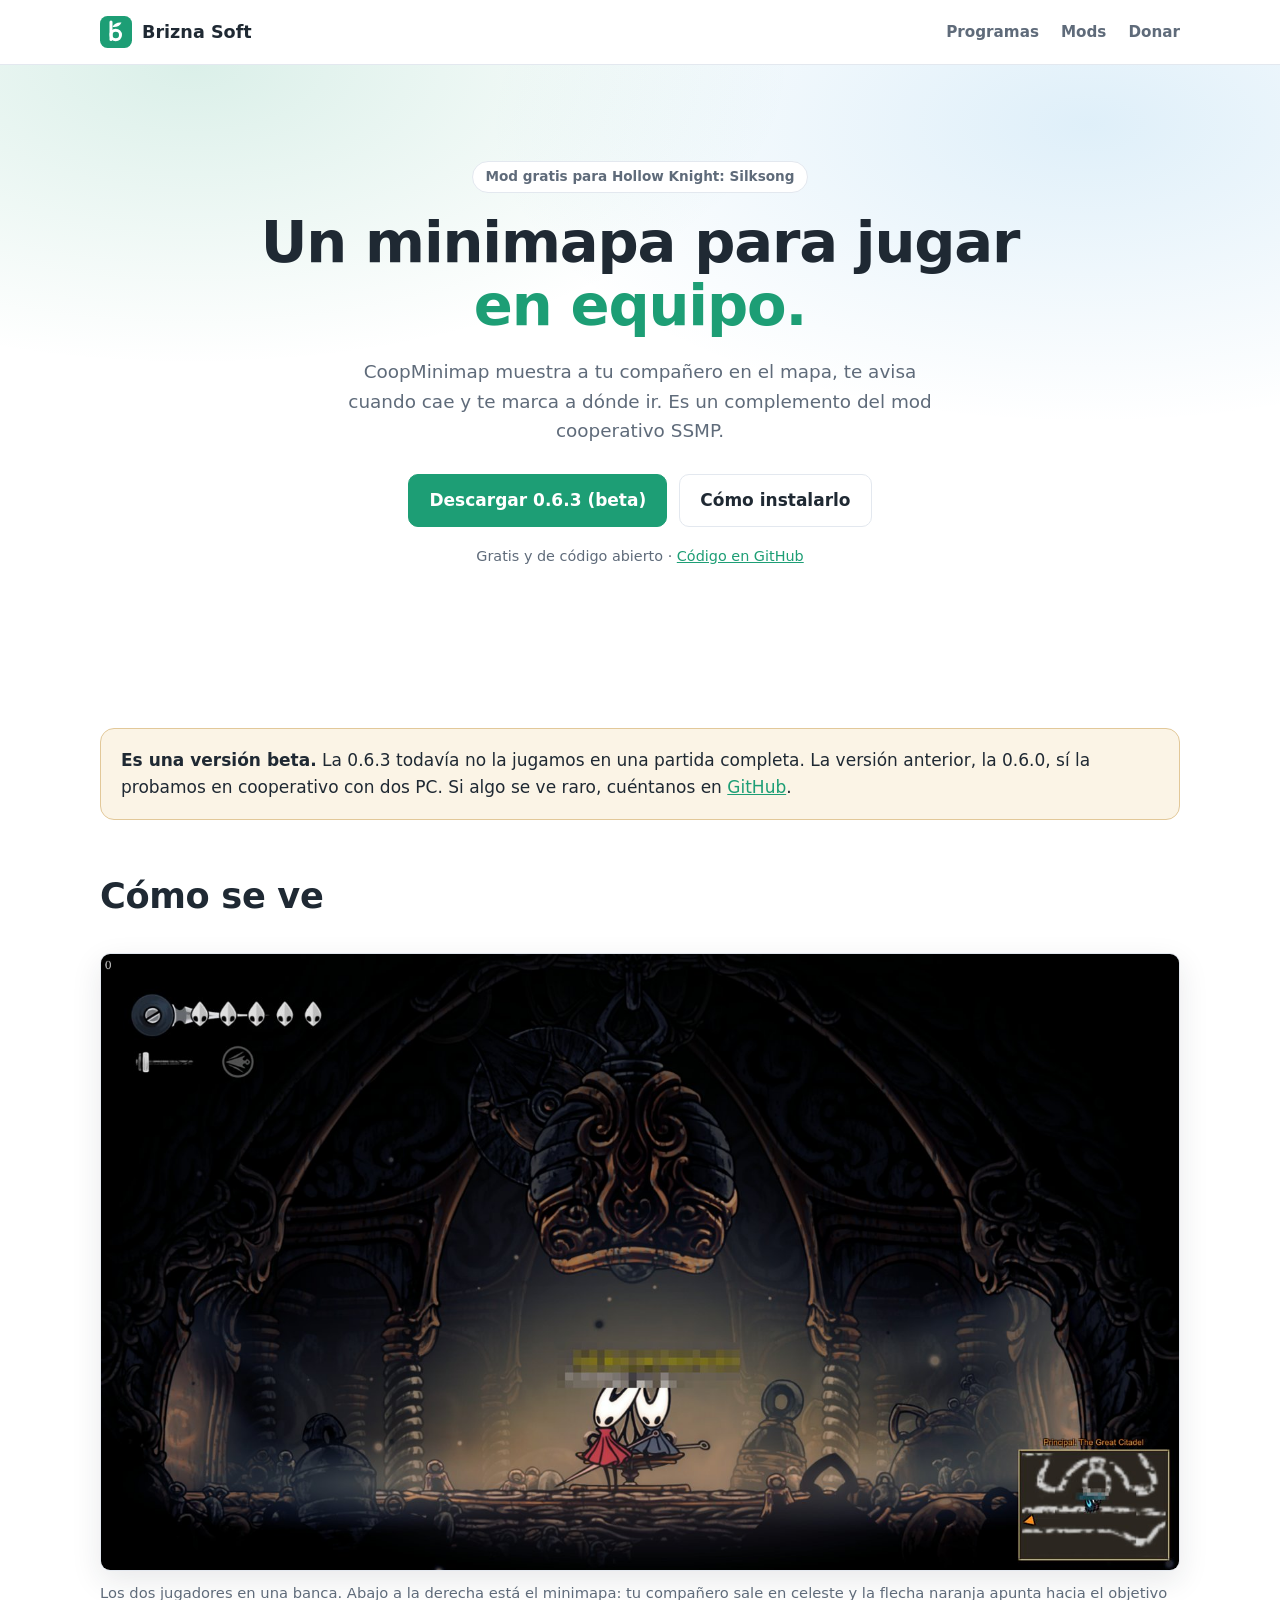
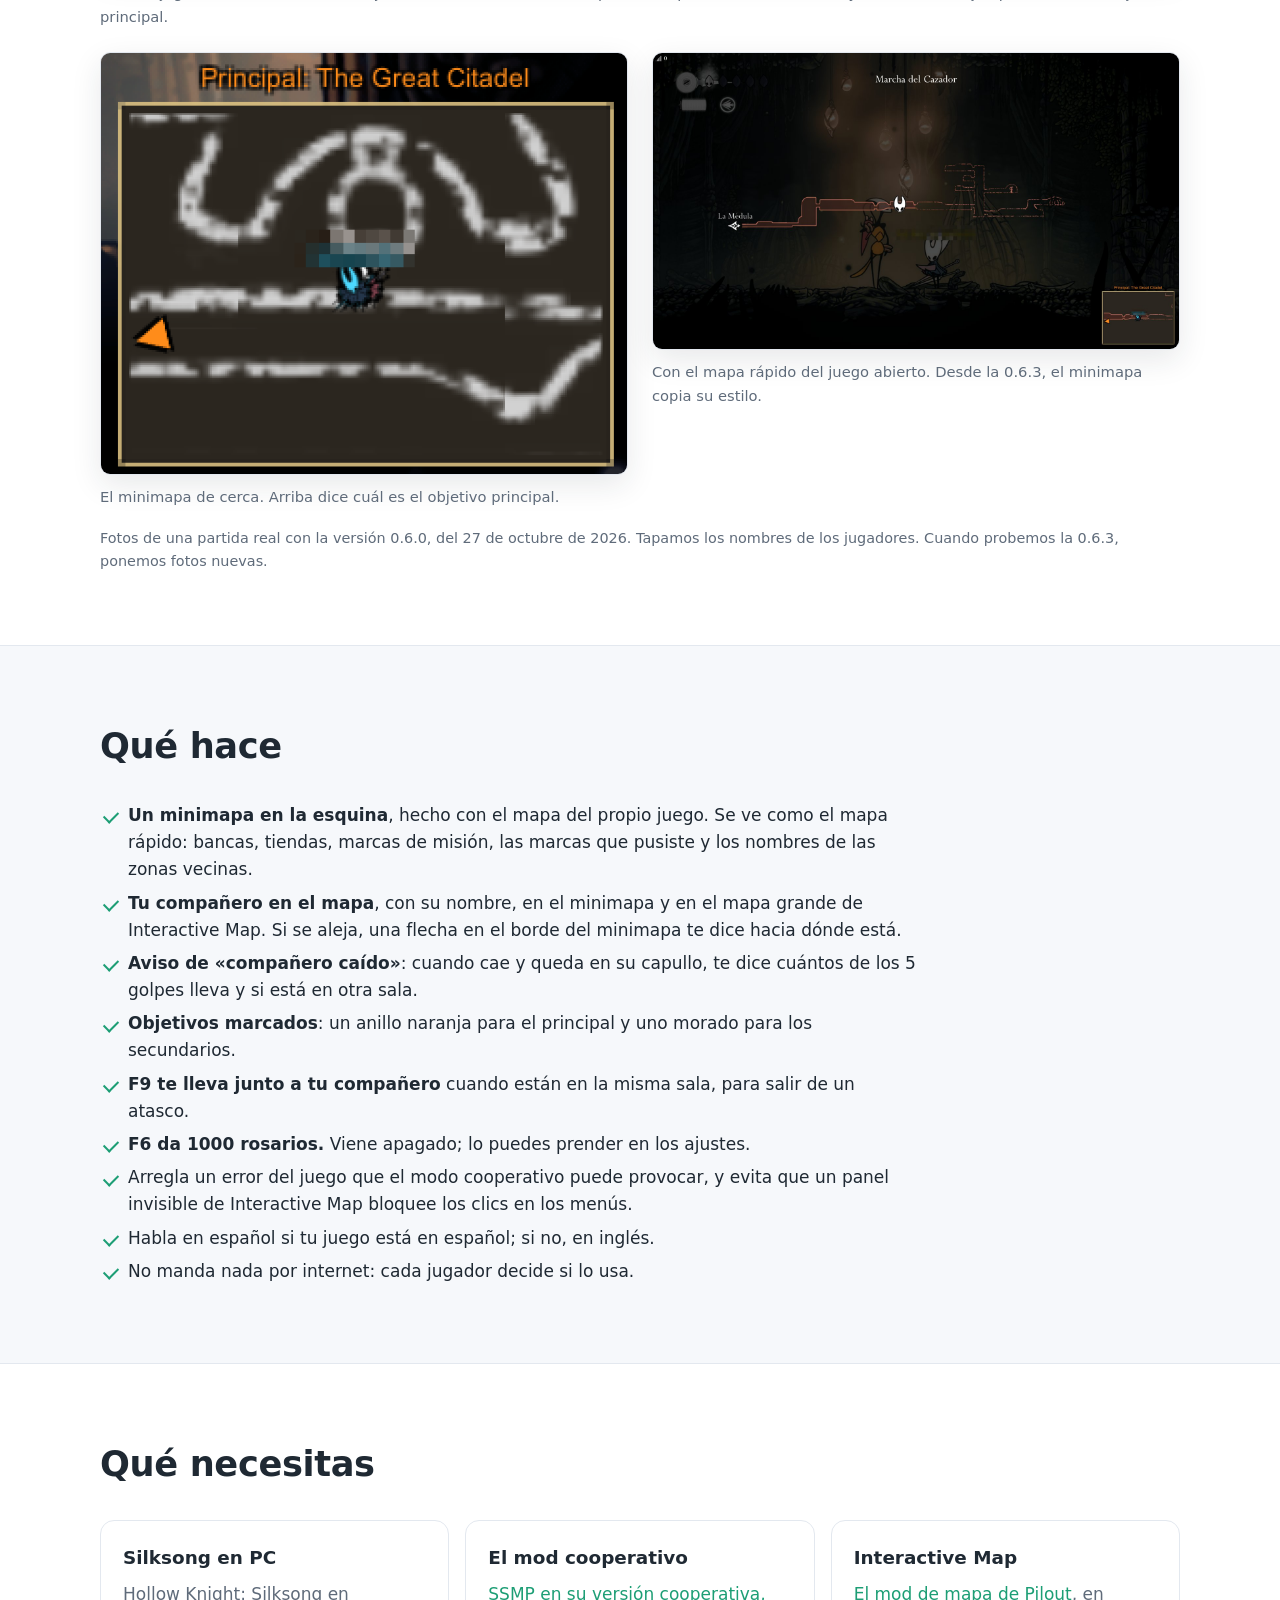
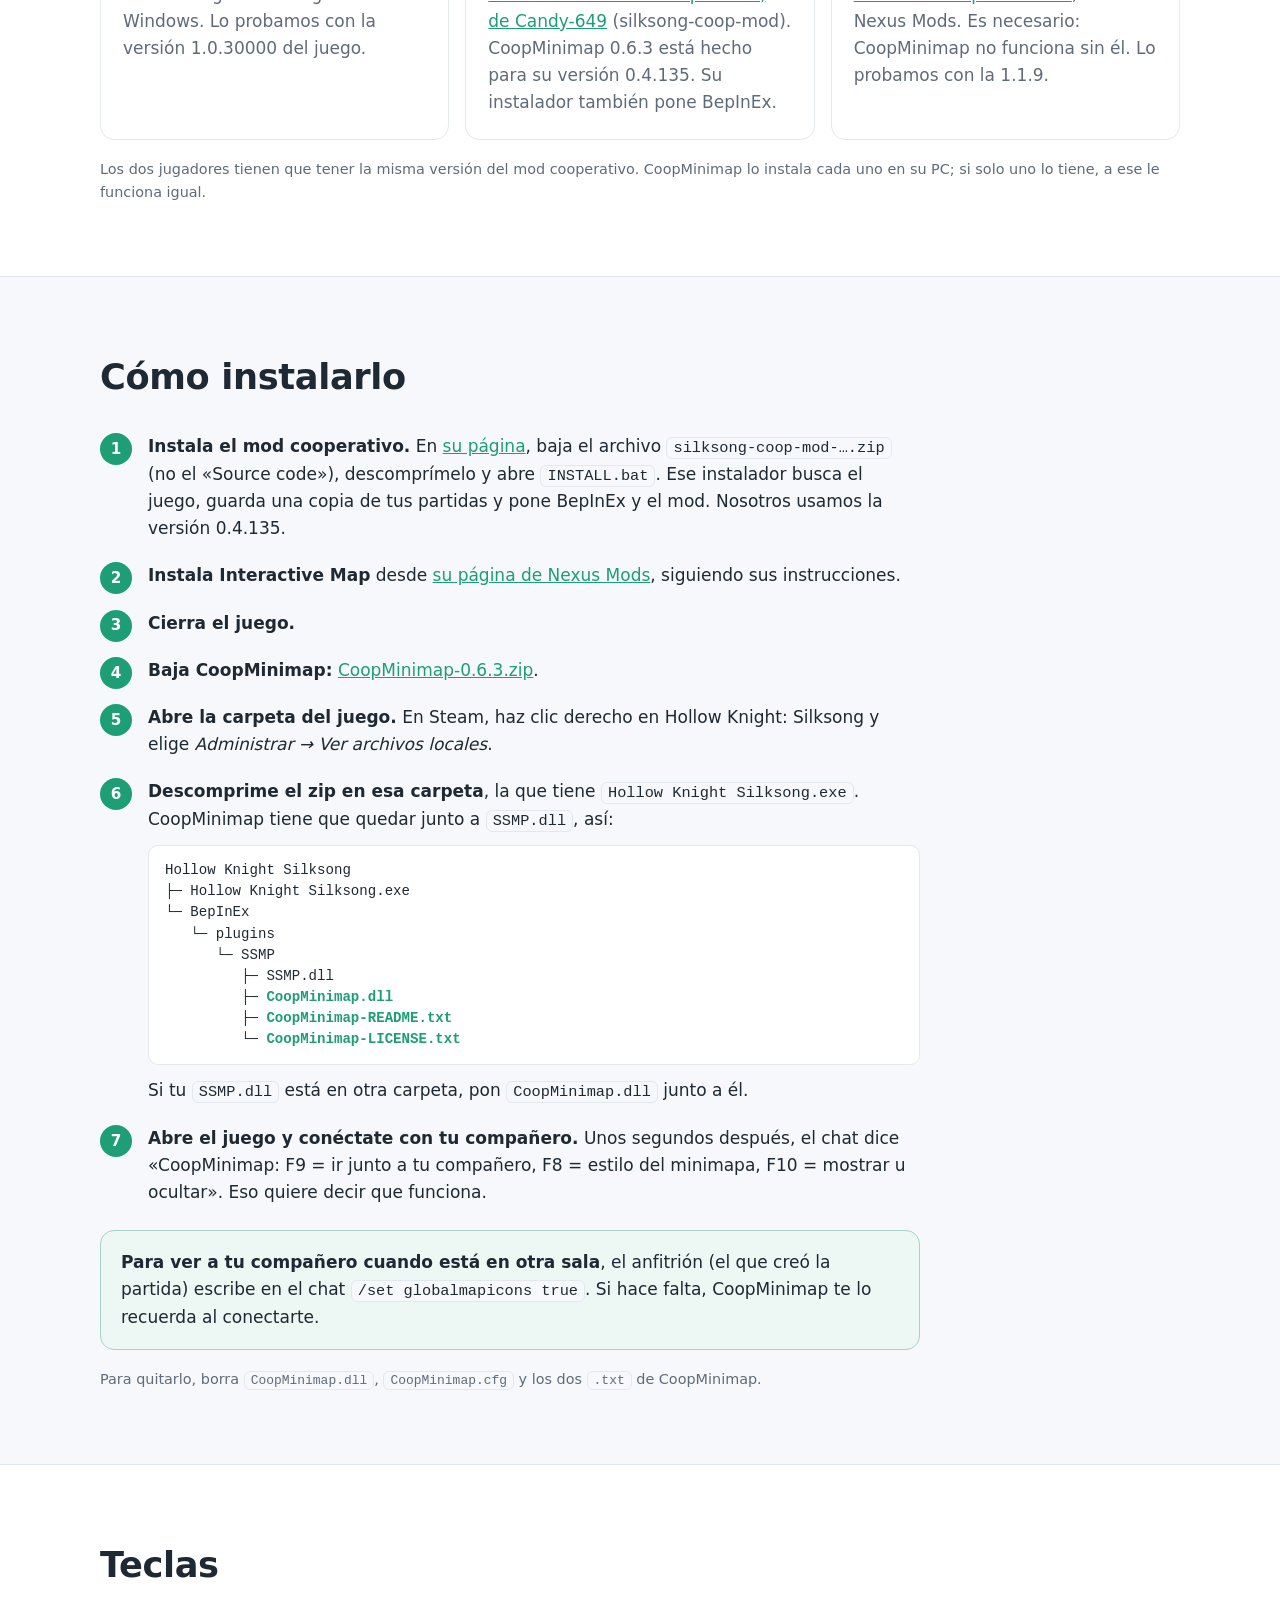
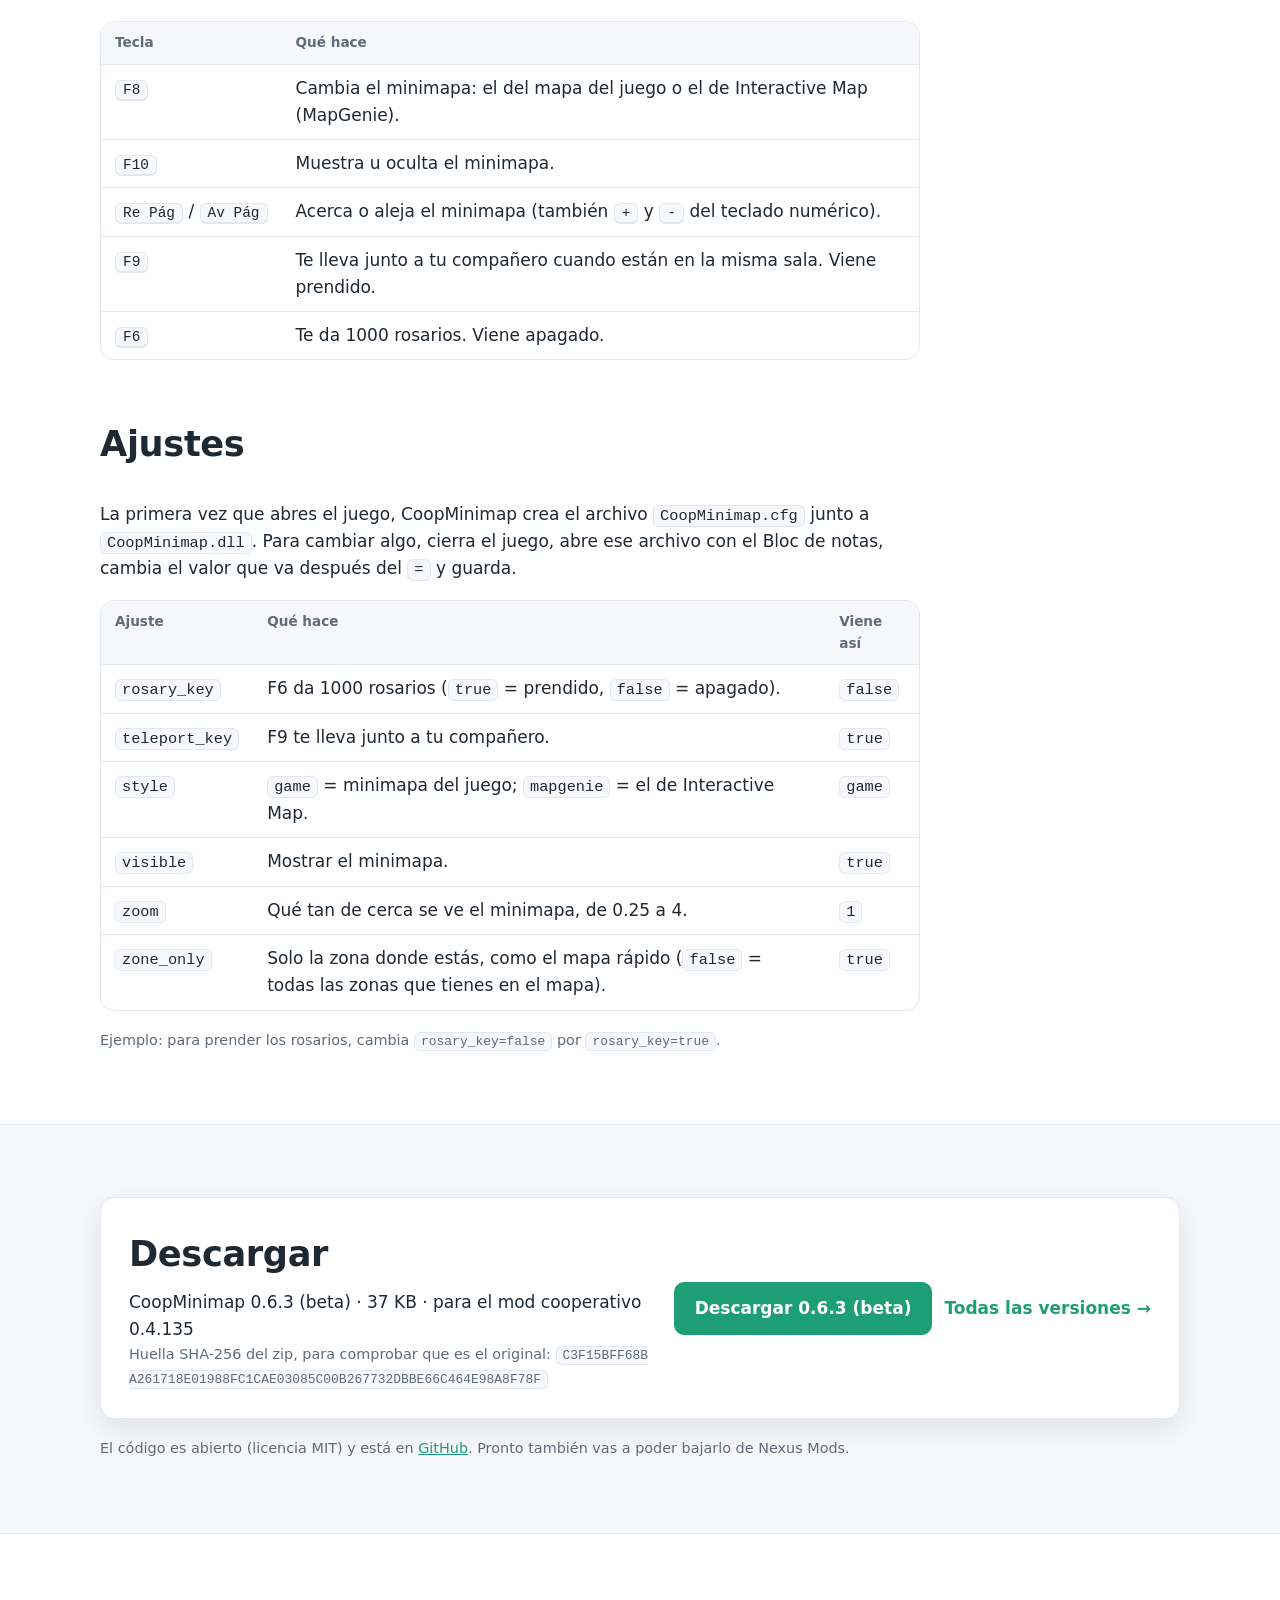
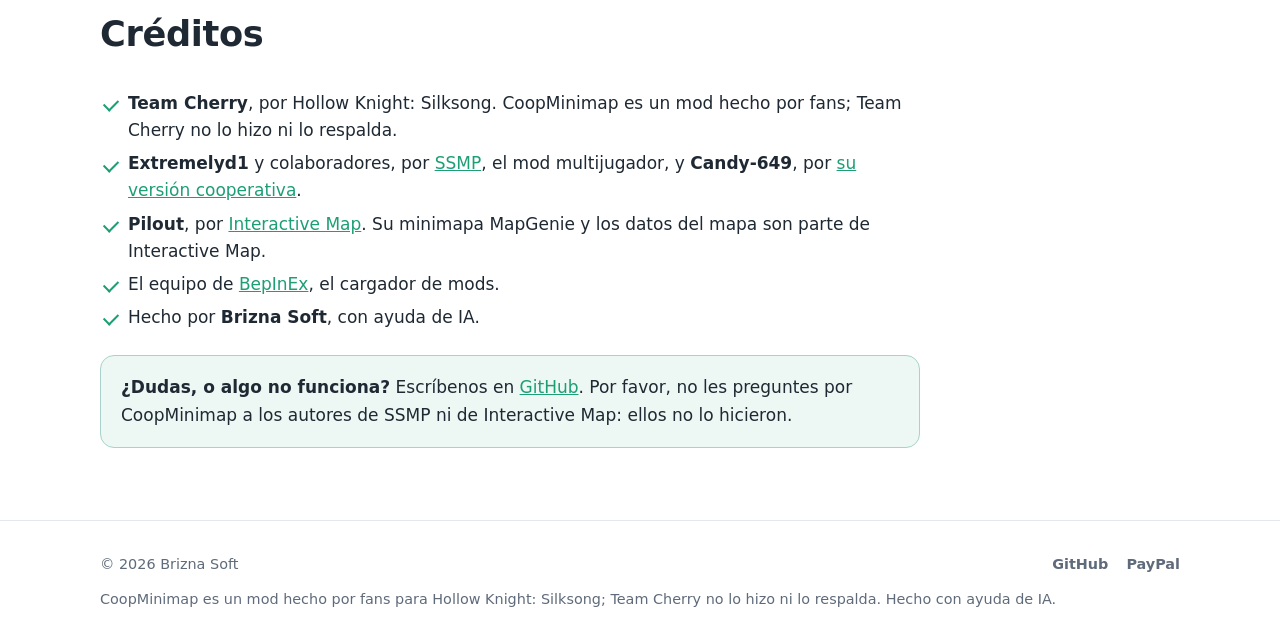
==== mods/coopminimap/index.html @ 596e1a37 "Página de CoopMinimap, el mod para Silksong en cooperativo Qué hace, requisitos, instalación paso a " ====
<!doctype html>
<html lang="es">
<head>
  <meta charset="utf-8">
  <meta name="viewport" content="width=device-width, initial-scale=1">
  <title>CoopMinimap · Minimapa para Silksong en cooperativo · Brizna Soft</title>
  <meta name="description" content="CoopMinimap es un mod gratis para jugar Hollow Knight: Silksong en cooperativo: muestra a tu compañero en el mapa, te avisa cuando cae y te marca a dónde ir.">
  <meta name="theme-color" content="#1D9E75">
  <link rel="icon" href="../../img/brizna-soft.svg" type="image/svg+xml">
  <link rel="stylesheet" href="../../estilos.css">
  <link rel="canonical" href="https://brizna-soft.github.io/mods/coopminimap/">

  <!-- Vista previa al compartir el enlace (WhatsApp, Telegram, Facebook...) -->
  <meta property="og:type" content="website">
  <meta property="og:site_name" content="Brizna Soft">
  <meta property="og:title" content="CoopMinimap · Minimapa para Silksong en cooperativo">
  <meta property="og:description" content="Un mod gratis para jugar Silksong en cooperativo: tu compañero en el mapa, un aviso cuando cae y los objetivos marcados.">
  <meta property="og:url" content="https://brizna-soft.github.io/mods/coopminimap/">
  <meta property="og:image" content="https://brizna-soft.github.io/img/mods/coopminimap-partida.jpg">
  <meta property="og:image:width" content="1600">
  <meta property="og:image:height" content="915">
  <meta property="og:locale" content="es_LA">
  <meta name="twitter:card" content="summary_large_image">

  <style>
    /* Solo para esta página; los colores y la letra vienen de estilos.css */
    .estrecho > * { max-width: 820px; }
    h2.separado { margin-top: 56px; }

    .aviso {
      padding: 18px 20px;
      border-radius: var(--radio);
      border: 1px solid color-mix(in srgb, #E0A030 45%, var(--borde));
      background: color-mix(in srgb, #E0A030 12%, var(--fondo));
    }
    .aviso.suave {
      margin-top: 24px;
      border-color: color-mix(in srgb, var(--verde) 30%, var(--borde));
      background: color-mix(in srgb, var(--verde) 8%, var(--fondo));
    }
    .aviso p { margin: 0; }
    .aviso + h2 { margin-top: 48px; }

    .capturas { display: grid; grid-template-columns: repeat(2, minmax(0, 1fr)); gap: 24px; align-items: start; }
    .capturas figure { margin: 0; }
    .capturas .ancha { grid-column: 1 / -1; }
    .capturas img {
      display: block;
      width: 100%;
      height: auto;
      border-radius: 10px;
      border: 1px solid var(--borde);
      box-shadow: var(--sombra);
    }
    .capturas figcaption { margin-top: 10px; color: var(--suave); font-size: 0.92rem; }

    .requisitos { display: grid; grid-template-columns: repeat(3, minmax(0, 1fr)); gap: 16px; }
    .tarjeta { padding: 22px; border: 1px solid var(--borde); border-radius: var(--radio); background: var(--fondo); }
    .tarjeta h3 { margin: 0 0 8px; font-size: 1.15rem; }
    .tarjeta p { margin: 0; color: var(--suave); }

    .pasos { counter-reset: paso; list-style: none; margin: 0; padding: 0; }
    .pasos > li { counter-increment: paso; position: relative; margin: 0 0 20px; padding-left: 48px; }
    .pasos > li::before {
      content: counter(paso);
      position: absolute;
      left: 0;
      top: 0;
      display: grid;
      place-items: center;
      width: 32px;
      height: 32px;
      border-radius: 50%;
      background: var(--verde);
      color: #FFFFFF;
      font-weight: 700;
      font-size: 0.95rem;
    }
    .carpeta {
      margin: 12px 0;
      padding: 14px 16px;
      overflow-x: auto;
      border: 1px solid var(--borde);
      border-radius: 10px;
      background: var(--fondo);
      font-family: Consolas, "Cascadia Mono", Menlo, monospace;
      font-size: 0.88rem;
      line-height: 1.5;
    }
    .carpeta b { color: var(--verde); }

    .tabla-caja { overflow-x: auto; border: 1px solid var(--borde); border-radius: var(--radio); background: var(--fondo); }
    .tabla { width: 100%; border-collapse: collapse; }
    .tabla th, .tabla td { padding: 10px 14px; text-align: left; vertical-align: top; border-bottom: 1px solid var(--borde); }
    .tabla thead th { background: var(--fondo-alt); color: var(--suave); font-size: 0.85rem; }
    .tabla tbody tr:last-child td { border-bottom: none; }
    .tabla td:first-child { white-space: nowrap; }
    kbd {
      font-family: Consolas, "Cascadia Mono", Menlo, monospace;
      font-size: 0.85em;
      padding: 1px 7px;
      border: 1px solid var(--borde);
      border-bottom-width: 2px;
      border-radius: 6px;
      background: var(--fondo-alt);
      white-space: nowrap;
    }

    .descarga {
      display: flex;
      align-items: center;
      justify-content: space-between;
      gap: 24px;
      padding: 28px;
      border: 1px solid var(--borde);
      border-radius: var(--radio);
      background: var(--fondo);
      box-shadow: var(--sombra);
    }
    .descarga h2 { margin-bottom: 6px; }
    .descarga p { margin: 0; }
    .descarga .botones { margin-top: 0; flex-shrink: 0; }
    .huella code { word-break: break-all; }

    @media (max-width: 760px) {
      .capturas, .requisitos { grid-template-columns: 1fr; }
      .descarga { flex-direction: column; align-items: flex-start; padding: 20px; }
      .tabla th, .tabla td { padding: 8px 10px; }
      .pasos > li { padding-left: 42px; }
    }
  </style>
</head>
<body>
  <a class="saltar" href="#contenido">Ir al contenido</a>

  <header class="cabecera">
    <div class="contenedor cabecera-fila">
      <a class="marca" href="../../">
        <img src="../../img/brizna-soft.svg" alt="" width="32" height="32">
        <span>Brizna Soft</span>
      </a>
      <nav class="menu" aria-label="Secciones">
        <a href="../../#programas">Programas</a>
        <a href="../../#mods">Mods</a>
        <a href="../../#donar">Donar</a>
      </nav>
    </div>
  </header>

  <main id="contenido">
    <section class="portada">
      <div class="contenedor">
        <p class="etiqueta">Mod gratis para Hollow Knight: Silksong</p>
        <h1>Un minimapa para jugar <span>en equipo.</span></h1>
        <p class="entrada">CoopMinimap muestra a tu compañero en el mapa, te avisa cuando cae y te marca a dónde ir. Es un complemento del mod cooperativo SSMP.</p>
        <div class="botones">
          <a class="boton principal" href="https://github.com/Brizna-Soft/CoopMinimap/releases/download/v0.6.3/CoopMinimap-0.6.3.zip">Descargar 0.6.3 (beta)</a>
          <a class="boton" href="#instalar">Cómo instalarlo</a>
        </div>
        <p class="nota">Gratis y de código abierto · <a href="https://github.com/Brizna-Soft/CoopMinimap">Código en GitHub</a></p>
      </div>
    </section>

    <section id="capturas" class="seccion">
      <div class="contenedor">
        <div class="aviso" role="note">
          <p><strong>Es una versión beta.</strong> La 0.6.3 todavía no la jugamos en una partida completa. La versión anterior, la 0.6.0, sí la probamos en cooperativo con dos PC. Si algo se ve raro, cuéntanos en <a href="https://github.com/Brizna-Soft/CoopMinimap/issues">GitHub</a>.</p>
        </div>

        <h2>Cómo se ve</h2>
        <div class="capturas">
          <figure class="ancha">
            <img src="../../img/mods/coopminimap-partida.jpg" width="1600" height="915"
                 alt="Los dos jugadores sentados en una banca de Silksong. Abajo a la derecha, el minimapa con el compañero en celeste y una flecha naranja en el borde.">
            <figcaption>Los dos jugadores en una banca. Abajo a la derecha está el minimapa: tu compañero sale en celeste y la flecha naranja apunta hacia el objetivo principal.</figcaption>
          </figure>
          <figure>
            <img src="../../img/mods/coopminimap-minimapa.png" width="560" height="448" loading="lazy"
                 alt="El minimapa de cerca: el objetivo principal escrito arriba, las salas en blanco, la cabeza celeste del compañero y una flecha naranja.">
            <figcaption>El minimapa de cerca. Arriba dice cuál es el objetivo principal.</figcaption>
          </figure>
          <figure>
            <img src="../../img/mods/coopminimap-mapa-rapido.jpg" width="1600" height="900" loading="lazy"
                 alt="El mapa rápido del juego abierto en Marcha del Cazador, con el minimapa de CoopMinimap en la esquina.">
            <figcaption>Con el mapa rápido del juego abierto. Desde la 0.6.3, el minimapa copia su estilo.</figcaption>
          </figure>
        </div>
        <p class="nota">Fotos de una partida real con la versión 0.6.0, del 27 de octubre de 2026. Tapamos los nombres de los jugadores. Cuando probemos la 0.6.3, ponemos fotos nuevas.</p>
      </div>
    </section>

    <section id="que-hace" class="seccion alterna">
      <div class="contenedor estrecho">
        <h2>Qué hace</h2>
        <ul class="lista">
          <li><strong>Un minimapa en la esquina</strong>, hecho con el mapa del propio juego. Se ve como el mapa rápido: bancas, tiendas, marcas de misión, las marcas que pusiste y los nombres de las zonas vecinas.</li>
          <li><strong>Tu compañero en el mapa</strong>, con su nombre, en el minimapa y en el mapa grande de Interactive Map. Si se aleja, una flecha en el borde del minimapa te dice hacia dónde está.</li>
          <li><strong>Aviso de «compañero caído»</strong>: cuando cae y queda en su capullo, te dice cuántos de los 5 golpes lleva y si está en otra sala.</li>
          <li><strong>Objetivos marcados</strong>: un anillo naranja para el principal y uno morado para los secundarios.</li>
          <li><strong>F9 te lleva junto a tu compañero</strong> cuando están en la misma sala, para salir de un atasco.</li>
          <li><strong>F6 da 1000 rosarios.</strong> Viene apagado; lo puedes prender en los ajustes.</li>
          <li>Arregla un error del juego que el modo cooperativo puede provocar, y evita que un panel invisible de Interactive Map bloquee los clics en los menús.</li>
          <li>Habla en español si tu juego está en español; si no, en inglés.</li>
          <li>No manda nada por internet: cada jugador decide si lo usa.</li>
        </ul>
      </div>
    </section>

    <section id="requisitos" class="seccion">
      <div class="contenedor">
        <h2>Qué necesitas</h2>
        <div class="requisitos">
          <div class="tarjeta">
            <h3>Silksong en PC</h3>
            <p>Hollow Knight: Silksong en Windows. Lo probamos con la versión 1.0.30000 del juego.</p>
          </div>
          <div class="tarjeta">
            <h3>El mod cooperativo</h3>
            <p><a href="https://github.com/Candy-649/SSMP/releases">SSMP en su versión cooperativa, de Candy-649</a> (silksong-coop-mod). CoopMinimap 0.6.3 está hecho para su versión 0.4.135. Su instalador también pone BepInEx.</p>
          </div>
          <div class="tarjeta">
            <h3>Interactive Map</h3>
            <p><a href="https://www.nexusmods.com/hollowknightsilksong/mods/420">El mod de mapa de Pilout</a>, en Nexus Mods. Es necesario: CoopMinimap no funciona sin él. Lo probamos con la 1.1.9.</p>
          </div>
        </div>
        <p class="nota">Los dos jugadores tienen que tener la misma versión del mod cooperativo. CoopMinimap lo instala cada uno en su PC; si solo uno lo tiene, a ese le funciona igual.</p>
      </div>
    </section>

    <section id="instalar" class="seccion alterna">
      <div class="contenedor estrecho">
        <h2>Cómo instalarlo</h2>
        <ol class="pasos">
          <li><strong>Instala el mod cooperativo.</strong> En <a href="https://github.com/Candy-649/SSMP/releases">su página</a>, baja el archivo <code>silksong-coop-mod-….zip</code> (no el «Source code»), descomprímelo y abre <code>INSTALL.bat</code>. Ese instalador busca el juego, guarda una copia de tus partidas y pone BepInEx y el mod. Nosotros usamos la versión 0.4.135.</li>
          <li><strong>Instala Interactive Map</strong> desde <a href="https://www.nexusmods.com/hollowknightsilksong/mods/420">su página de Nexus Mods</a>, siguiendo sus instrucciones.</li>
          <li><strong>Cierra el juego.</strong></li>
          <li><strong>Baja CoopMinimap:</strong> <a href="https://github.com/Brizna-Soft/CoopMinimap/releases/download/v0.6.3/CoopMinimap-0.6.3.zip">CoopMinimap-0.6.3.zip</a>.</li>
          <li><strong>Abre la carpeta del juego.</strong> En Steam, haz clic derecho en Hollow Knight: Silksong y elige <em>Administrar → Ver archivos locales</em>.</li>
          <li><strong>Descomprime el zip en esa carpeta</strong>, la que tiene <code>Hollow Knight Silksong.exe</code>. CoopMinimap tiene que quedar junto a <code>SSMP.dll</code>, así:
<pre class="carpeta">Hollow Knight Silksong
├─ Hollow Knight Silksong.exe
└─ BepInEx
   └─ plugins
      └─ SSMP
         ├─ SSMP.dll
         ├─ <b>CoopMinimap.dll</b>
         ├─ <b>CoopMinimap-README.txt</b>
         └─ <b>CoopMinimap-LICENSE.txt</b></pre>
            Si tu <code>SSMP.dll</code> está en otra carpeta, pon <code>CoopMinimap.dll</code> junto a él.</li>
          <li><strong>Abre el juego y conéctate con tu compañero.</strong> Unos segundos después, el chat dice «CoopMinimap: F9 = ir junto a tu compañero, F8 = estilo del minimapa, F10 = mostrar u ocultar». Eso quiere decir que funciona.</li>
        </ol>
        <div class="aviso suave">
          <p><strong>Para ver a tu compañero cuando está en otra sala</strong>, el anfitrión (el que creó la partida) escribe en el chat <code>/set globalmapicons true</code>. Si hace falta, CoopMinimap te lo recuerda al conectarte.</p>
        </div>
        <p class="nota">Para quitarlo, borra <code>CoopMinimap.dll</code>, <code>CoopMinimap.cfg</code> y los dos <code>.txt</code> de CoopMinimap.</p>
      </div>
    </section>

    <section id="teclas" class="seccion">
      <div class="contenedor estrecho">
        <h2>Teclas</h2>
        <div class="tabla-caja">
          <table class="tabla">
            <thead><tr><th scope="col">Tecla</th><th scope="col">Qué hace</th></tr></thead>
            <tbody>
              <tr><td><kbd>F8</kbd></td><td>Cambia el minimapa: el del mapa del juego o el de Interactive Map (MapGenie).</td></tr>
              <tr><td><kbd>F10</kbd></td><td>Muestra u oculta el minimapa.</td></tr>
              <tr><td><kbd>Re Pág</kbd> / <kbd>Av Pág</kbd></td><td>Acerca o aleja el minimapa (también <kbd>+</kbd> y <kbd>-</kbd> del teclado numérico).</td></tr>
              <tr><td><kbd>F9</kbd></td><td>Te lleva junto a tu compañero cuando están en la misma sala. Viene prendido.</td></tr>
              <tr><td><kbd>F6</kbd></td><td>Te da 1000 rosarios. Viene apagado.</td></tr>
            </tbody>
          </table>
        </div>

        <h2 id="ajustes" class="separado">Ajustes</h2>
        <p>La primera vez que abres el juego, CoopMinimap crea el archivo <code>CoopMinimap.cfg</code> junto a <code>CoopMinimap.dll</code>. Para cambiar algo, cierra el juego, abre ese archivo con el Bloc de notas, cambia el valor que va después del <code>=</code> y guarda.</p>
        <div class="tabla-caja">
          <table class="tabla">
            <thead><tr><th scope="col">Ajuste</th><th scope="col">Qué hace</th><th scope="col">Viene así</th></tr></thead>
            <tbody>
              <tr><td><code>rosary_key</code></td><td>F6 da 1000 rosarios (<code>true</code> = prendido, <code>false</code> = apagado).</td><td><code>false</code></td></tr>
              <tr><td><code>teleport_key</code></td><td>F9 te lleva junto a tu compañero.</td><td><code>true</code></td></tr>
              <tr><td><code>style</code></td><td><code>game</code> = minimapa del juego; <code>mapgenie</code> = el de Interactive Map.</td><td><code>game</code></td></tr>
              <tr><td><code>visible</code></td><td>Mostrar el minimapa.</td><td><code>true</code></td></tr>
              <tr><td><code>zoom</code></td><td>Qué tan de cerca se ve el minimapa, de 0.25 a 4.</td><td><code>1</code></td></tr>
              <tr><td><code>zone_only</code></td><td>Solo la zona donde estás, como el mapa rápido (<code>false</code> = todas las zonas que tienes en el mapa).</td><td><code>true</code></td></tr>
            </tbody>
          </table>
        </div>
        <p class="nota">Ejemplo: para prender los rosarios, cambia <code>rosary_key=false</code> por <code>rosary_key=true</code>.</p>
      </div>
    </section>

    <section id="descargar" class="seccion alterna">
      <div class="contenedor">
        <div class="descarga">
          <div>
            <h2>Descargar</h2>
            <p>CoopMinimap 0.6.3 (beta) · 37 KB · para el mod cooperativo 0.4.135</p>
            <p class="nota huella">Huella SHA-256 del zip, para comprobar que es el original: <code>C3F15BFF68BA261718E01988FC1CAE03085C00B267732DBBE66C464E98A8F78F</code></p>
          </div>
          <div class="botones">
            <a class="boton principal" href="https://github.com/Brizna-Soft/CoopMinimap/releases/download/v0.6.3/CoopMinimap-0.6.3.zip">Descargar 0.6.3 (beta)</a>
            <a class="enlace" href="https://github.com/Brizna-Soft/CoopMinimap/releases">Todas las versiones →</a>
          </div>
        </div>
        <p class="nota">El código es abierto (licencia MIT) y está en <a href="https://github.com/Brizna-Soft/CoopMinimap">GitHub</a>. Pronto también vas a poder bajarlo de Nexus Mods.</p>
      </div>
    </section>

    <section id="creditos" class="seccion">
      <div class="contenedor estrecho">
        <h2>Créditos</h2>
        <ul class="lista">
          <li><strong>Team Cherry</strong>, por Hollow Knight: Silksong. CoopMinimap es un mod hecho por fans; Team Cherry no lo hizo ni lo respalda.</li>
          <li><strong>Extremelyd1</strong> y colaboradores, por <a href="https://github.com/Extremelyd1/SSMP">SSMP</a>, el mod multijugador, y <strong>Candy-649</strong>, por <a href="https://github.com/Candy-649/SSMP">su versión cooperativa</a>.</li>
          <li><strong>Pilout</strong>, por <a href="https://www.nexusmods.com/hollowknightsilksong/mods/420">Interactive Map</a>. Su minimapa MapGenie y los datos del mapa son parte de Interactive Map.</li>
          <li>El equipo de <a href="https://github.com/BepInEx/BepInEx">BepInEx</a>, el cargador de mods.</li>
          <li>Hecho por <strong>Brizna Soft</strong>, con ayuda de IA.</li>
        </ul>
        <div class="aviso suave">
          <p><strong>¿Dudas, o algo no funciona?</strong> Escríbenos en <a href="https://github.com/Brizna-Soft/CoopMinimap/issues">GitHub</a>. Por favor, no les preguntes por CoopMinimap a los autores de SSMP ni de Interactive Map: ellos no lo hicieron.</p>
        </div>
      </div>
    </section>
  </main>

  <footer class="pie">
    <div class="contenedor pie-fila">
      <p>© 2026 Brizna Soft</p>
      <nav class="redes" aria-label="Redes">
        <a href="https://github.com/Brizna-Soft">GitHub</a>
        <a href="https://paypal.me/BriznaSoft">PayPal</a>
      </nav>
    </div>
    <div class="contenedor">
      <p class="creditos">CoopMinimap es un mod hecho por fans para Hollow Knight: Silksong; Team Cherry no lo hizo ni lo respalda. Hecho con ayuda de IA.</p>
    </div>
  </footer>
</body>
</html>
---- estilos.css ----
/* Brizna Soft: verde del estudio, azul de HNTorrent, letra del sistema (carga rápido, sin fuentes externas) */
:root {
  --verde: #1D9E75;
  --verde-oscuro: #157A5A;
  --azul: #1A8FD6;
  --texto: #1F2933;
  --suave: #5F6B7A;
  --borde: #E3E8EF;
  --fondo: #FFFFFF;
  --fondo-alt: #F6F8FB;
  --sombra: 0 10px 30px rgba(31, 41, 51, 0.10);
  --radio: 14px;
  color-scheme: light dark;
}

@media (prefers-color-scheme: dark) {
  :root {
    --verde: #2DB88A;
    --verde-oscuro: #22A07A;
    --texto: #E8EAED;
    --suave: #A0A7B0;
    --borde: #2E3238;
    --fondo: #121417;
    --fondo-alt: #1A1D21;
    --sombra: 0 10px 30px rgba(0, 0, 0, 0.35);
  }
}

* { box-sizing: border-box; }

html { scroll-behavior: smooth; }

body {
  margin: 0;
  background: var(--fondo);
  color: var(--texto);
  font-family: "Segoe UI", system-ui, -apple-system, Roboto, "Helvetica Neue", Arial, sans-serif;
  font-size: 17px;
  line-height: 1.6;
  -webkit-font-smoothing: antialiased;
}

a { color: var(--verde); }
a:hover { color: var(--verde-oscuro); }

:focus-visible { outline: 3px solid var(--azul); outline-offset: 3px; border-radius: 6px; }

code {
  font-family: Consolas, "Cascadia Mono", Menlo, monospace;
  font-size: 0.9em;
  background: var(--fondo-alt);
  border: 1px solid var(--borde);
  border-radius: 6px;
  padding: 1px 6px;
}

.contenedor { width: min(1080px, 100% - 32px); margin-inline: auto; }

.saltar {
  position: absolute;
  left: -999px;
  top: 8px;
  background: var(--fondo);
  padding: 8px 12px;
  border-radius: 8px;
  z-index: 10;
}
.saltar:focus { left: 8px; }

/* Cabecera */
.cabecera {
  position: sticky;
  top: 0;
  z-index: 5;
  background: color-mix(in srgb, var(--fondo) 88%, transparent);
  backdrop-filter: blur(10px);
  border-bottom: 1px solid var(--borde);
}
.cabecera-fila { display: flex; align-items: center; justify-content: space-between; gap: 16px; height: 64px; }
.marca { display: flex; align-items: center; gap: 10px; color: var(--texto); text-decoration: none; font-weight: 700; font-size: 1.1rem; }
.marca:hover { color: var(--texto); }
.menu { display: flex; gap: 22px; }
.menu a { color: var(--suave); text-decoration: none; font-weight: 600; font-size: 0.95rem; }
.menu a:hover { color: var(--texto); }

/* Portada */
.portada {
  padding: 96px 0 88px;
  background:
    radial-gradient(600px 300px at 15% 0%, color-mix(in srgb, var(--verde) 16%, transparent), transparent),
    radial-gradient(600px 300px at 85% 10%, color-mix(in srgb, var(--azul) 14%, transparent), transparent);
  text-align: center;
}
.etiqueta {
  display: inline-block;
  margin: 0 0 18px;
  padding: 4px 12px;
  border: 1px solid var(--borde);
  border-radius: 999px;
  color: var(--suave);
  font-size: 0.85rem;
  font-weight: 600;
  background: var(--fondo);
}
h1 {
  margin: 0 auto;
  max-width: 14em;
  font-size: clamp(2.1rem, 5.5vw, 3.6rem);
  line-height: 1.1;
  letter-spacing: -0.02em;
}
h1 span { color: var(--verde); white-space: nowrap; }
.entrada { margin: 20px auto 0; max-width: 34em; color: var(--suave); font-size: 1.15rem; }

/* Botones */
.botones { display: flex; flex-wrap: wrap; gap: 12px; margin-top: 28px; }
.portada .botones { justify-content: center; }
.boton {
  display: inline-flex;
  align-items: center;
  gap: 8px;
  padding: 12px 20px;
  border: 1px solid var(--borde);
  border-radius: 10px;
  background: var(--fondo);
  color: var(--texto);
  font-weight: 600;
  text-decoration: none;
  transition: transform 0.12s ease, box-shadow 0.12s ease;
}
.boton:hover { color: var(--texto); transform: translateY(-1px); box-shadow: var(--sombra); }
.boton.principal { background: var(--verde); border-color: var(--verde); color: #FFFFFF; }
.boton.principal:hover { background: var(--verde-oscuro); color: #FFFFFF; }
.boton.paypal { background: #FFC439; border-color: #FFC439; color: #111111; }
.boton.paypal:hover { color: #111111; }
.enlace { align-self: center; font-weight: 600; text-decoration: none; }
.enlace:hover { text-decoration: underline; }

/* Secciones */
.seccion { padding: 72px 0; }
.seccion.alterna { background: var(--fondo-alt); border-block: 1px solid var(--borde); }
h2 { margin: 0 0 28px; font-size: clamp(1.6rem, 3.5vw, 2.2rem); letter-spacing: -0.01em; }
h3 { margin: 0; font-size: 1.5rem; }

/* Tarjeta de un programa */
.programa {
  display: grid;
  grid-template-columns: minmax(0, 1fr) minmax(0, 1.25fr);
  gap: 40px;
  align-items: center;
  padding: 32px;
  border: 1px solid var(--borde);
  border-radius: var(--radio);
  background: var(--fondo);
  box-shadow: var(--sombra);
}
.programa-titulo { display: flex; align-items: center; gap: 16px; margin-bottom: 14px; }
.programa-titulo img { border-radius: 14px; }
.version { margin: 2px 0 0; color: var(--suave); font-size: 0.9rem; }
.lista { margin: 16px 0 0; padding: 0; list-style: none; }
.lista li { position: relative; padding-left: 28px; margin: 6px 0; }
.lista li::before {
  content: "";
  position: absolute;
  left: 4px;
  top: 0.55em;
  width: 12px;
  height: 7px;
  border-left: 2.5px solid var(--verde);
  border-bottom: 2.5px solid var(--verde);
  transform: rotate(-45deg);
}
.nota { margin: 18px 0 0; color: var(--suave); font-size: 0.9rem; }
.programa-captura { margin: 0; }
.programa-captura img {
  display: block;
  width: 100%;
  height: auto;
  border-radius: 10px;
  border: 1px solid var(--borde);
  box-shadow: var(--sombra);
}

/* Mods */
.pronto {
  padding: 28px;
  border: 1px dashed var(--borde);
  border-radius: var(--radio);
  background: var(--fondo);
  color: var(--suave);
}
.pronto p { margin: 0; }
.pronto strong { color: var(--texto); }

/* Donar */
.donar {
  display: flex;
  align-items: center;
  justify-content: space-between;
  gap: 24px;
  padding: 32px;
  border-radius: var(--radio);
  background: color-mix(in srgb, var(--verde) 10%, var(--fondo));
  border: 1px solid color-mix(in srgb, var(--verde) 30%, var(--borde));
}
.donar h2 { margin-bottom: 8px; }
.donar p { margin: 0; color: var(--suave); max-width: 36em; }

/* Pie */
.pie { padding: 32px 0 40px; border-top: 1px solid var(--borde); color: var(--suave); font-size: 0.9rem; }
.pie-fila { display: flex; align-items: center; justify-content: space-between; gap: 16px; flex-wrap: wrap; }
.pie p { margin: 0; }
.redes { display: flex; gap: 18px; }
.redes a { color: var(--suave); font-weight: 600; text-decoration: none; }
.redes a:hover { color: var(--texto); }
.creditos { margin-top: 12px !important; }

/* Celular */
@media (max-width: 760px) {
  body { font-size: 16px; }
  .menu { gap: 14px; }
  .menu a { font-size: 0.9rem; }
  .marca span { font-size: 1rem; }
  .portada { padding: 64px 0 56px; }
  .seccion { padding: 52px 0; }
  .programa { grid-template-columns: 1fr; padding: 20px; gap: 24px; }
  .donar { flex-direction: column; align-items: flex-start; padding: 24px; }
  .botones .boton { flex: 1 1 auto; justify-content: center; }
}

@media (prefers-reduced-motion: reduce) {
  html { scroll-behavior: auto; }
  .boton { transition: none; }
}
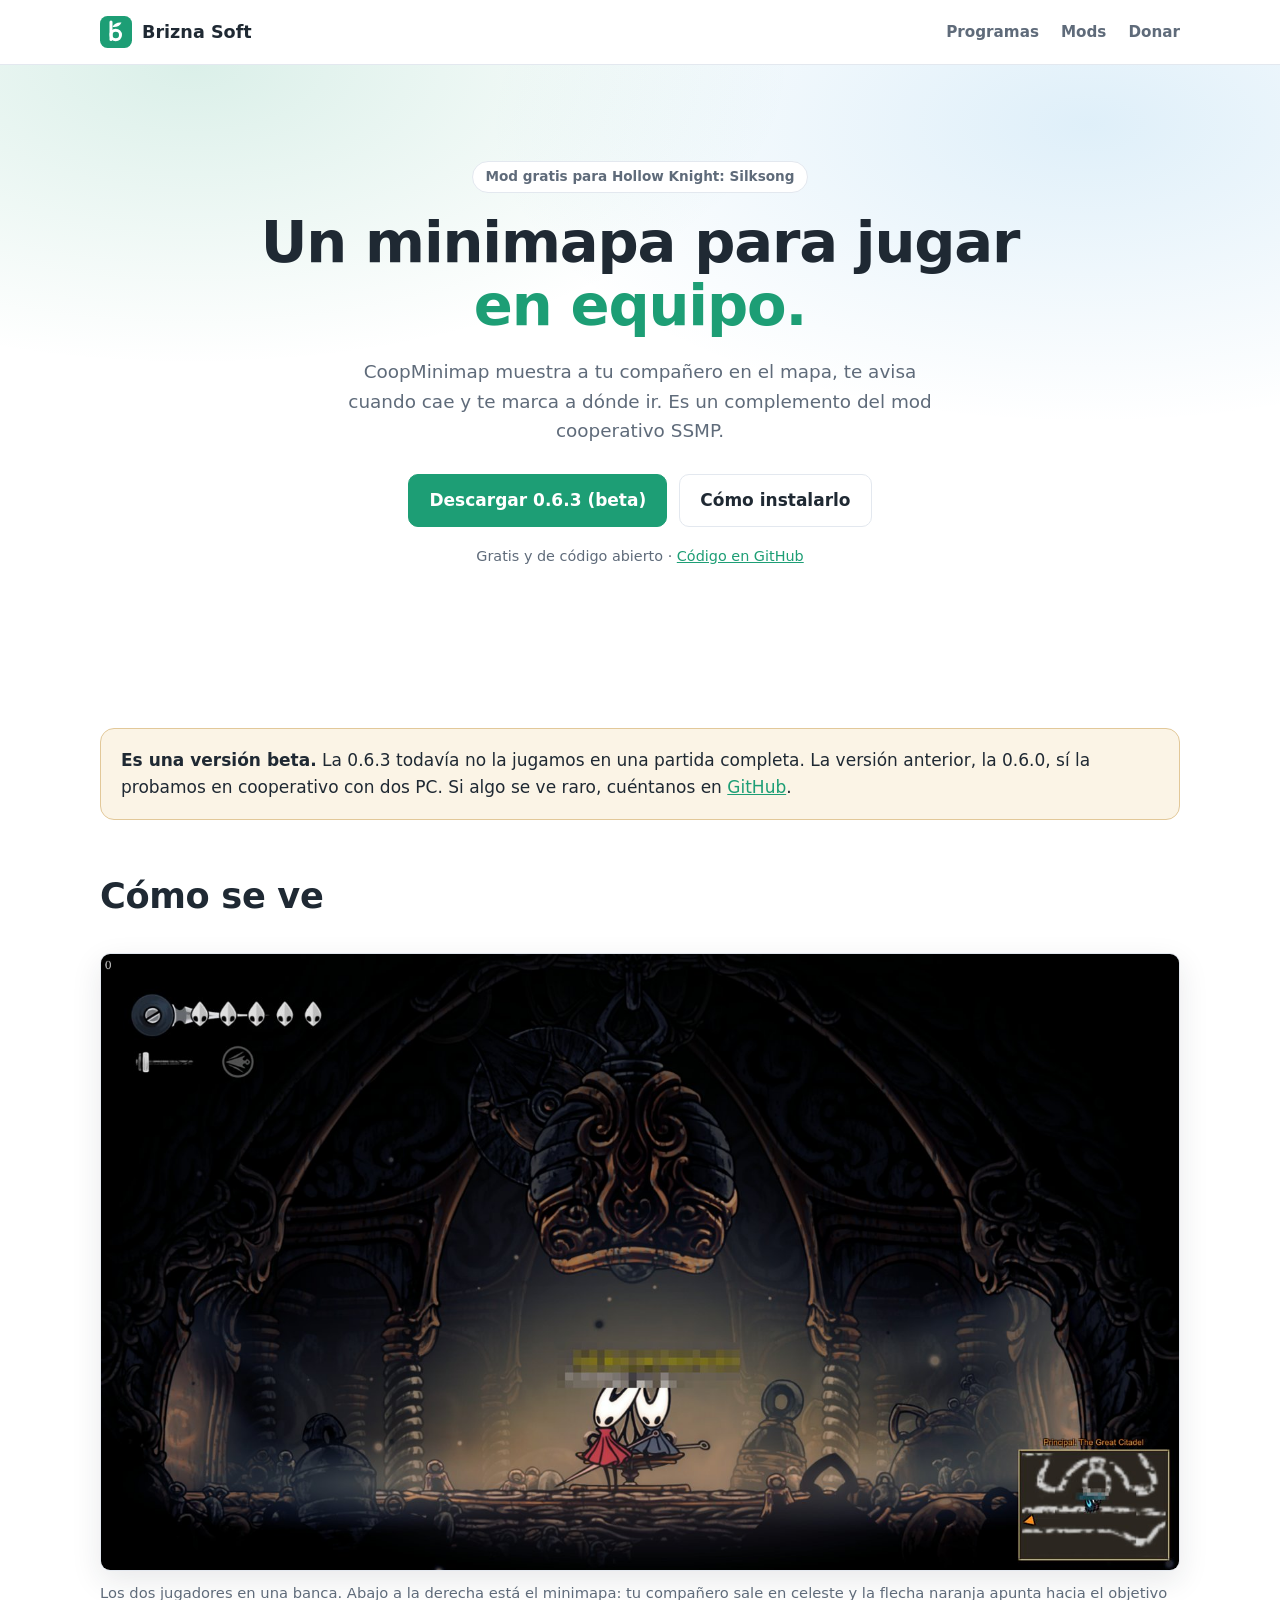
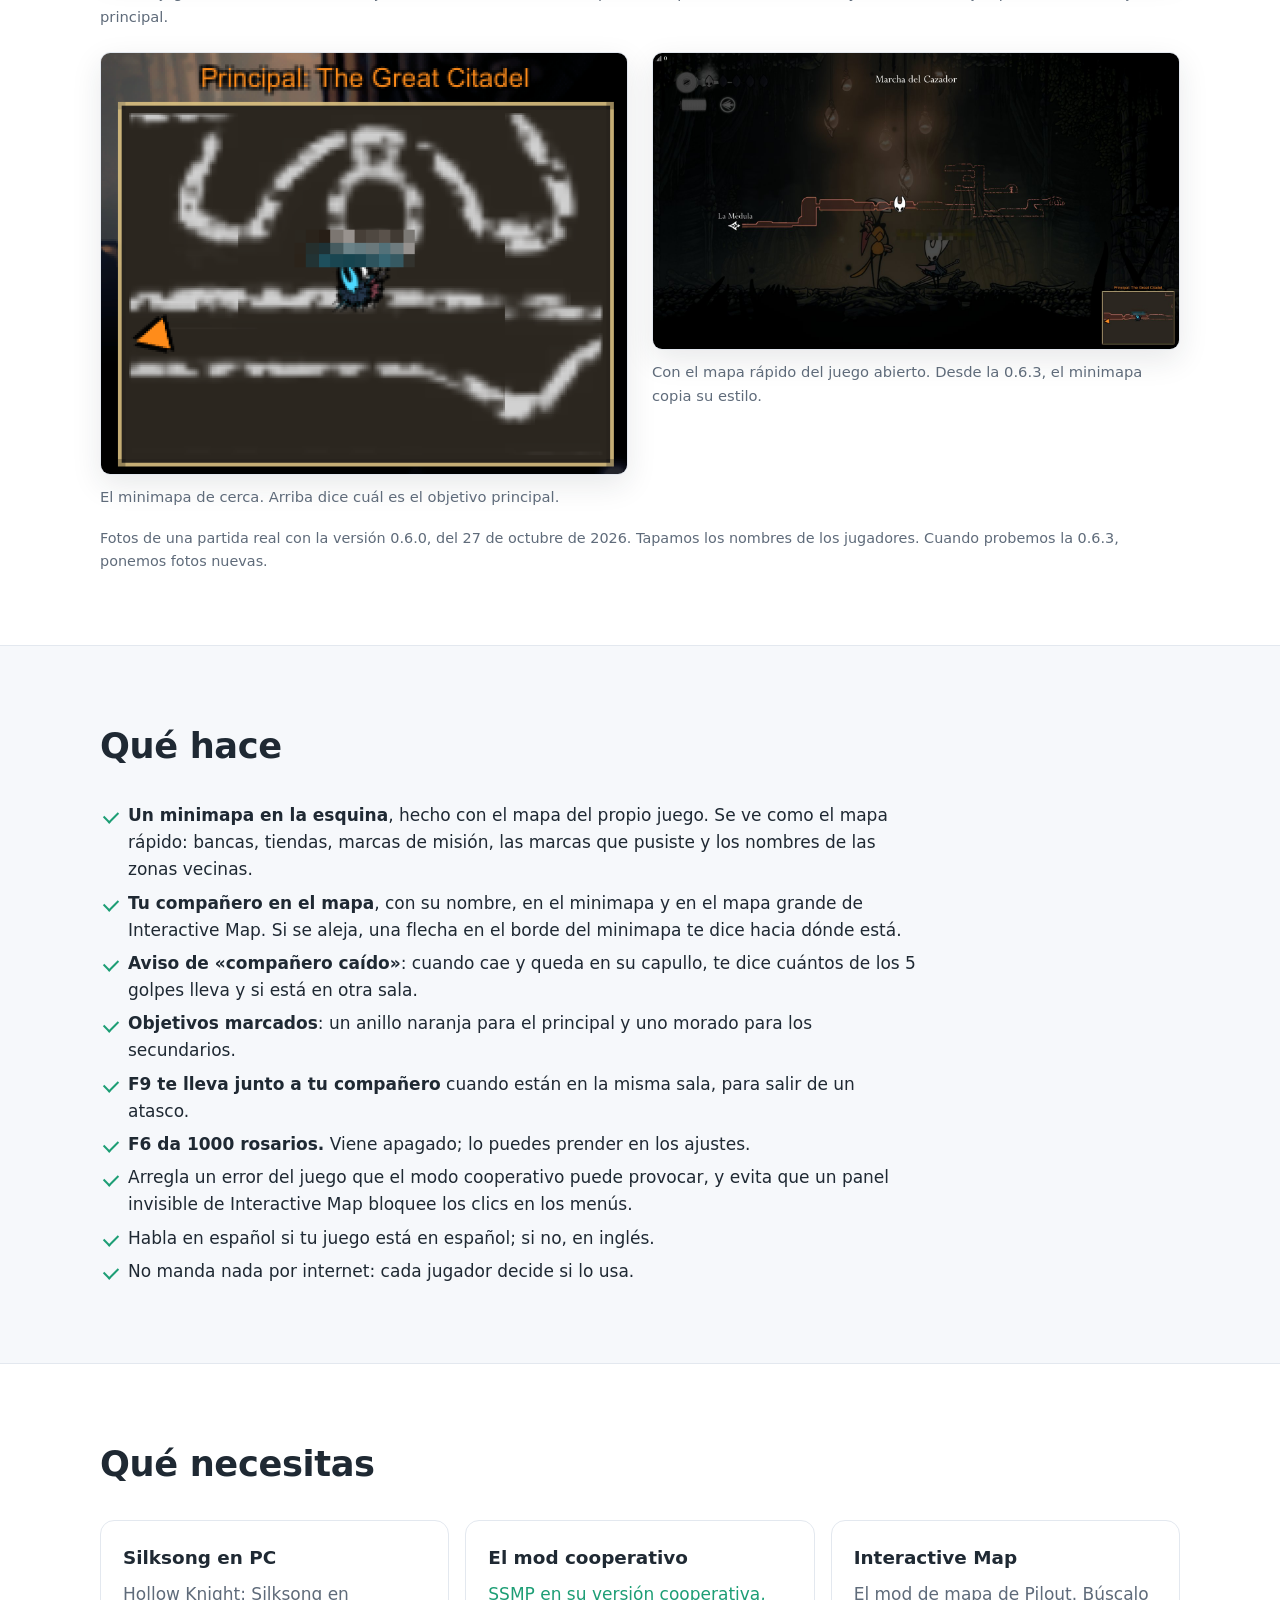
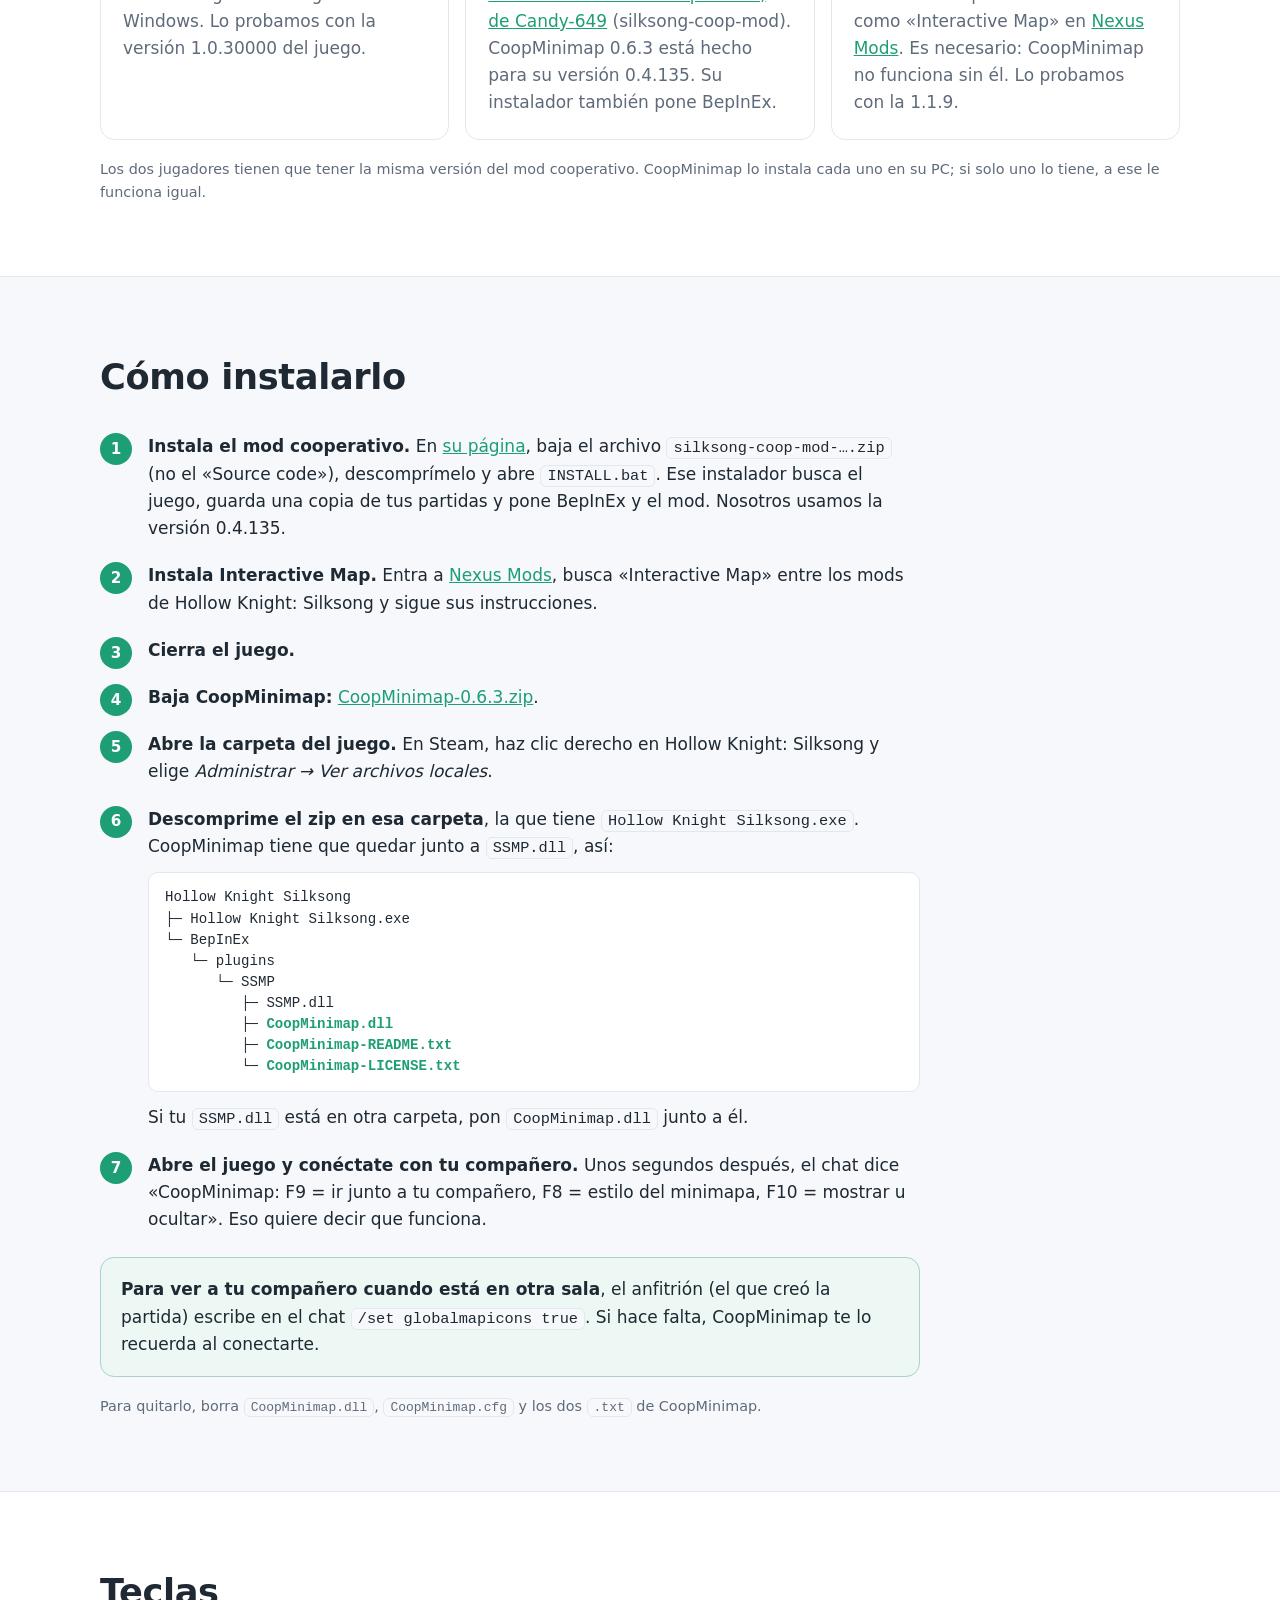
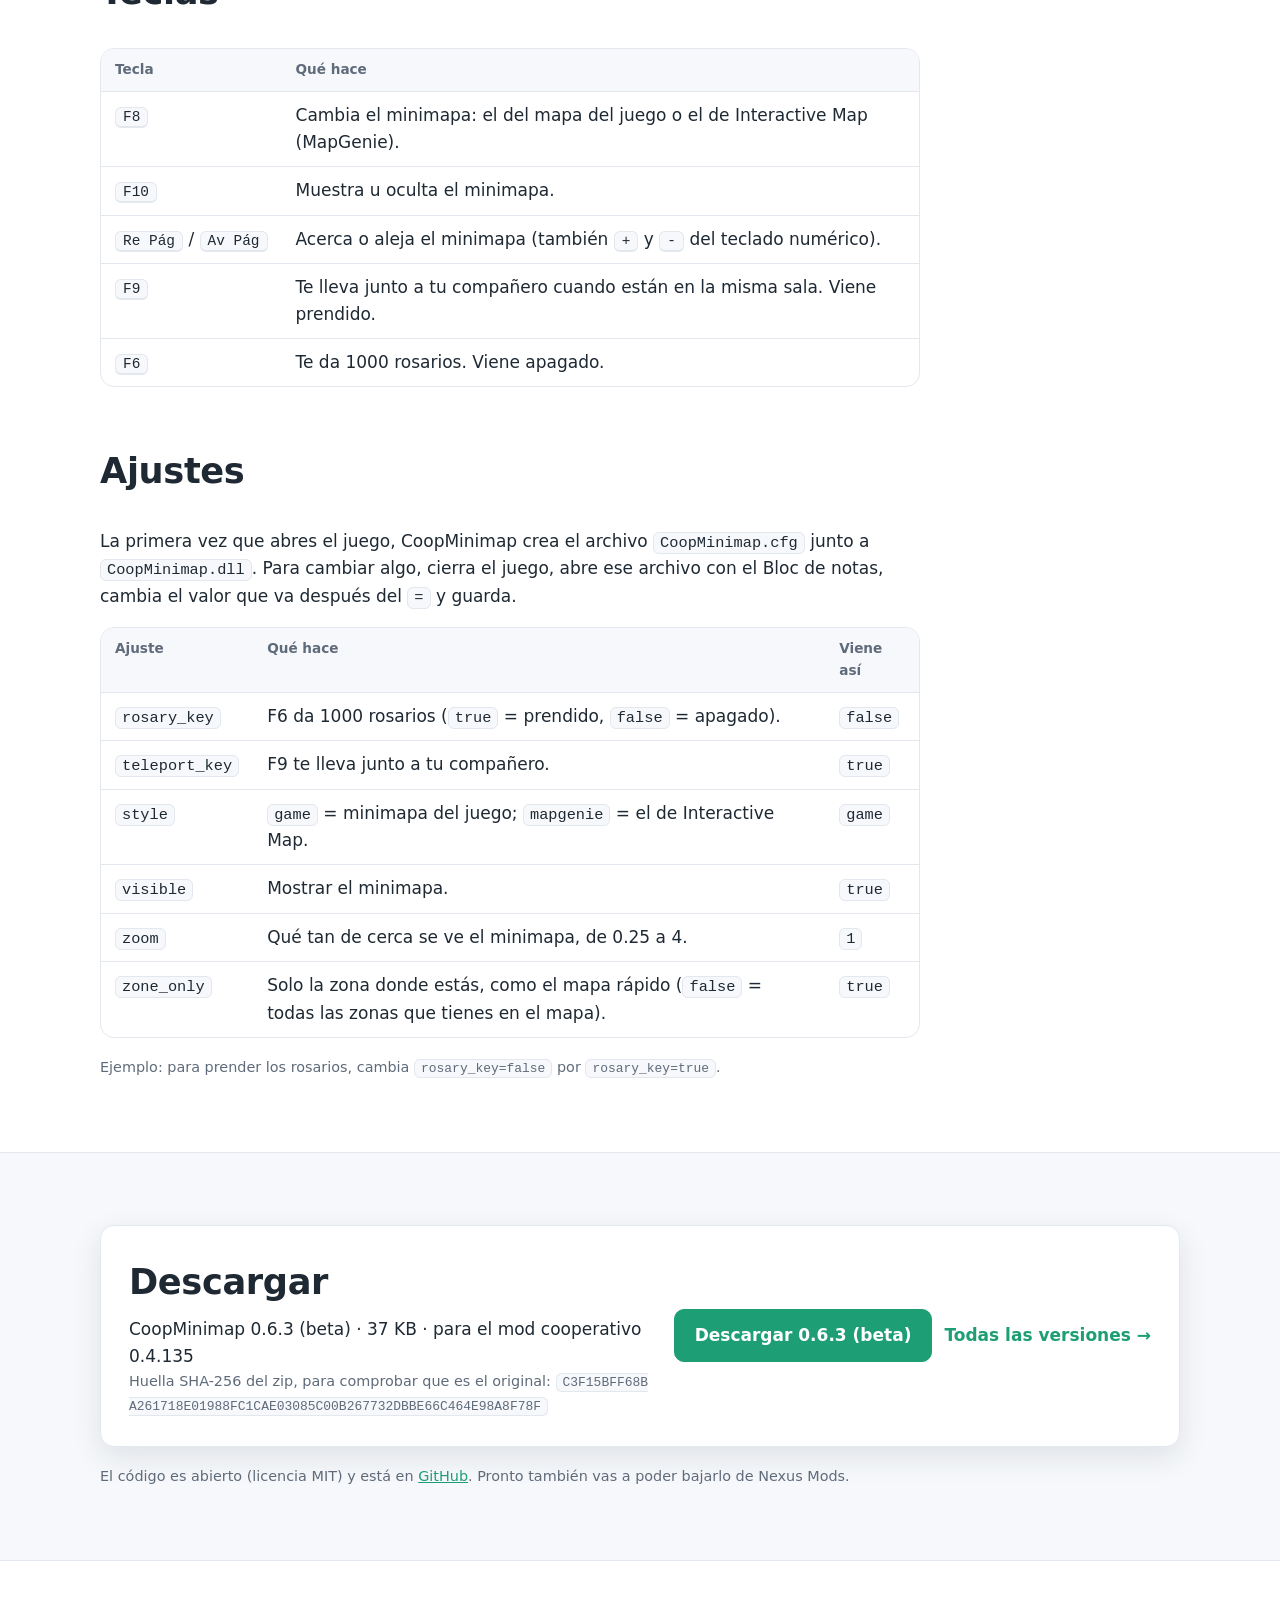
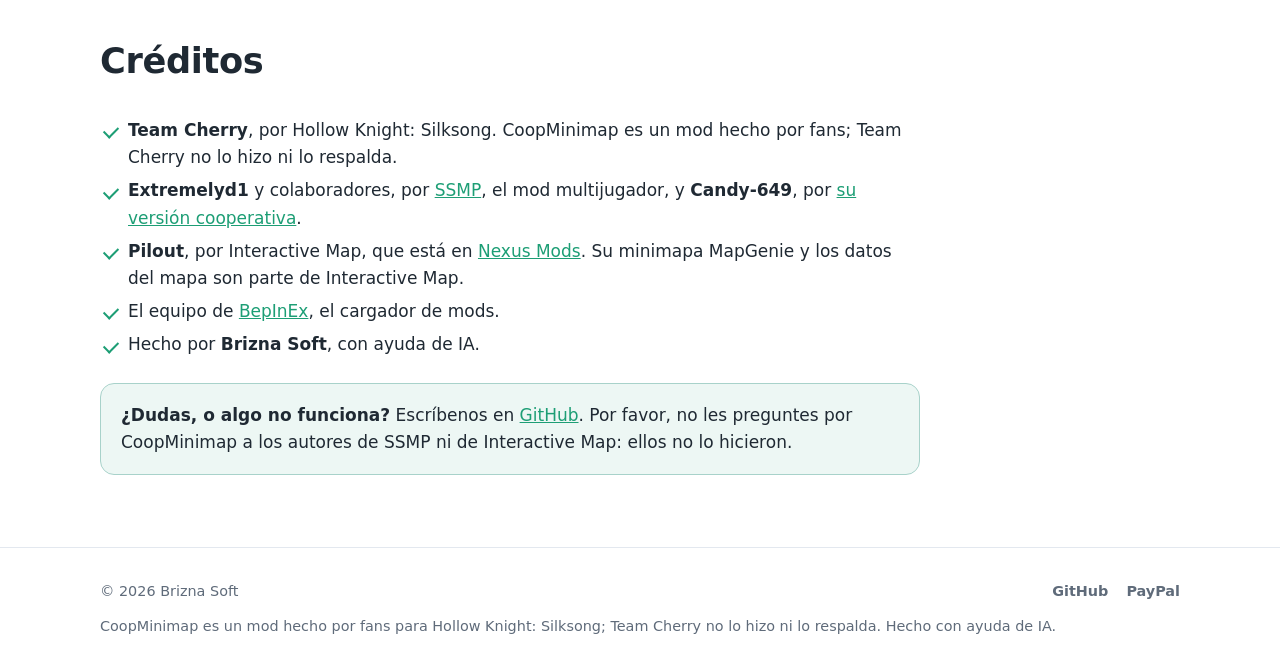
==== commit 1112c560: "Mods en español: guía de Cheat Engine, y Nexus enlazado solo en su portada" ====
--- a/mods/coopminimap/index.html
+++ b/mods/coopminimap/index.html
@@ -220,7 +220,7 @@
           </div>
           <div class="tarjeta">
             <h3>Interactive Map</h3>
-            <p><a href="https://www.nexusmods.com/hollowknightsilksong/mods/420">El mod de mapa de Pilout</a>, en Nexus Mods. Es necesario: CoopMinimap no funciona sin él. Lo probamos con la 1.1.9.</p>
+            <p>El mod de mapa de Pilout. Búscalo como «Interactive Map» en <a href="https://www.nexusmods.com/">Nexus Mods</a>. Es necesario: CoopMinimap no funciona sin él. Lo probamos con la 1.1.9.</p>
           </div>
         </div>
         <p class="nota">Los dos jugadores tienen que tener la misma versión del mod cooperativo. CoopMinimap lo instala cada uno en su PC; si solo uno lo tiene, a ese le funciona igual.</p>
@@ -232,7 +232,7 @@
         <h2>Cómo instalarlo</h2>
         <ol class="pasos">
           <li><strong>Instala el mod cooperativo.</strong> En <a href="https://github.com/Candy-649/SSMP/releases">su página</a>, baja el archivo <code>silksong-coop-mod-….zip</code> (no el «Source code»), descomprímelo y abre <code>INSTALL.bat</code>. Ese instalador busca el juego, guarda una copia de tus partidas y pone BepInEx y el mod. Nosotros usamos la versión 0.4.135.</li>
-          <li><strong>Instala Interactive Map</strong> desde <a href="https://www.nexusmods.com/hollowknightsilksong/mods/420">su página de Nexus Mods</a>, siguiendo sus instrucciones.</li>
+          <li><strong>Instala Interactive Map.</strong> Entra a <a href="https://www.nexusmods.com/">Nexus Mods</a>, busca «Interactive Map» entre los mods de Hollow Knight: Silksong y sigue sus instrucciones.</li>
           <li><strong>Cierra el juego.</strong></li>
           <li><strong>Baja CoopMinimap:</strong> <a href="https://github.com/Brizna-Soft/CoopMinimap/releases/download/v0.6.3/CoopMinimap-0.6.3.zip">CoopMinimap-0.6.3.zip</a>.</li>
           <li><strong>Abre la carpeta del juego.</strong> En Steam, haz clic derecho en Hollow Knight: Silksong y elige <em>Administrar → Ver archivos locales</em>.</li>
@@ -314,7 +314,7 @@
         <ul class="lista">
           <li><strong>Team Cherry</strong>, por Hollow Knight: Silksong. CoopMinimap es un mod hecho por fans; Team Cherry no lo hizo ni lo respalda.</li>
           <li><strong>Extremelyd1</strong> y colaboradores, por <a href="https://github.com/Extremelyd1/SSMP">SSMP</a>, el mod multijugador, y <strong>Candy-649</strong>, por <a href="https://github.com/Candy-649/SSMP">su versión cooperativa</a>.</li>
-          <li><strong>Pilout</strong>, por <a href="https://www.nexusmods.com/hollowknightsilksong/mods/420">Interactive Map</a>. Su minimapa MapGenie y los datos del mapa son parte de Interactive Map.</li>
+          <li><strong>Pilout</strong>, por Interactive Map, que está en <a href="https://www.nexusmods.com/">Nexus Mods</a>. Su minimapa MapGenie y los datos del mapa son parte de Interactive Map.</li>
           <li>El equipo de <a href="https://github.com/BepInEx/BepInEx">BepInEx</a>, el cargador de mods.</li>
           <li>Hecho por <strong>Brizna Soft</strong>, con ayuda de IA.</li>
         </ul>
--- a/estilos.css
+++ b/estilos.css
@@ -181,6 +181,47 @@
   box-shadow: var(--sombra);
 }
 
+.programa + .programa { margin-top: 28px; }
+.intro { margin: -12px 0 24px; color: var(--suave); max-width: 46em; }
+
+/* Nuestra promesa */
+.promesa-seccion { padding-top: 56px; }
+.promesa { display: grid; grid-template-columns: repeat(4, minmax(0, 1fr)); gap: 18px; margin: 0; padding: 0; list-style: none; }
+.promesa li { padding: 22px; border: 1px solid var(--borde); border-radius: var(--radio); background: var(--fondo); }
+.promesa strong { display: flex; align-items: center; gap: 10px; margin-bottom: 6px; font-size: 1.1rem; }
+.promesa strong::before {
+  content: "";
+  flex: none;
+  width: 18px;
+  height: 18px;
+  border-radius: 50%;
+  background: color-mix(in srgb, var(--verde) 18%, var(--fondo));
+  border: 2px solid var(--verde);
+}
+.promesa span { color: var(--suave); font-size: 0.95rem; }
+
+/* Programas recomendados de otros */
+.recomendados { display: grid; grid-template-columns: repeat(4, minmax(0, 1fr)); gap: 14px; margin: 0; padding: 0; list-style: none; }
+.recomendados li { padding: 16px 18px; border: 1px solid var(--borde); border-radius: 12px; background: var(--fondo); }
+.recomendados a { display: block; margin-bottom: 4px; font-weight: 700; text-decoration: none; }
+.recomendados a:hover { text-decoration: underline; }
+.recomendados span { color: var(--suave); font-size: 0.92rem; }
+
+/* Misión */
+.mision p { max-width: 46em; font-size: 1.08rem; }
+
+/* Opina */
+.opina { display: flex; align-items: center; justify-content: space-between; gap: 24px; }
+.opina h2 { margin-bottom: 8px; }
+.opina p { margin: 0 0 8px; color: var(--suave); max-width: 40em; }
+
+.comentarios-giscus { margin-top: 28px; }
+
+/* Página de texto (privacidad) */
+.texto-largo { max-width: 46em; }
+.texto-largo h2 { margin-top: 40px; font-size: 1.4rem; }
+.texto-largo li { margin: 6px 0; }
+
 /* Mods */
 .pronto {
   padding: 28px;
@@ -191,6 +232,16 @@
 }
 .pronto p { margin: 0; }
 .pronto strong { color: var(--texto); }
+
+/* Guía de un programa de otros, dentro de Mods */
+.guia {
+  margin-top: 28px;
+  padding: 32px;
+  border: 1px solid var(--borde);
+  border-radius: var(--radio);
+  background: var(--fondo);
+}
+.guia p, .guia .lista { max-width: 52em; }
 
 /* Donar */
 .donar {
@@ -215,17 +266,29 @@
 .redes a:hover { color: var(--texto); }
 .creditos { margin-top: 12px !important; }
 
+@media (max-width: 960px) {
+  .promesa, .recomendados { grid-template-columns: repeat(2, minmax(0, 1fr)); }
+}
+
 /* Celular */
 @media (max-width: 760px) {
   body { font-size: 16px; }
+  .promesa, .recomendados { grid-template-columns: 1fr; }
+  .opina { flex-direction: column; align-items: flex-start; }
   .menu { gap: 14px; }
   .menu a { font-size: 0.9rem; }
   .marca span { font-size: 1rem; }
   .portada { padding: 64px 0 56px; }
   .seccion { padding: 52px 0; }
   .programa { grid-template-columns: 1fr; padding: 20px; gap: 24px; }
+  .guia { padding: 20px; }
   .donar { flex-direction: column; align-items: flex-start; padding: 24px; }
   .botones .boton { flex: 1 1 auto; justify-content: center; }
+}
+
+@media (max-width: 560px) {
+  /* En pantallas angostas el menú solo lleva lo principal */
+  .menu a[href="#recomendados"], .menu a[href="#comentarios"] { display: none; }
 }
 
 @media (prefers-reduced-motion: reduce) {
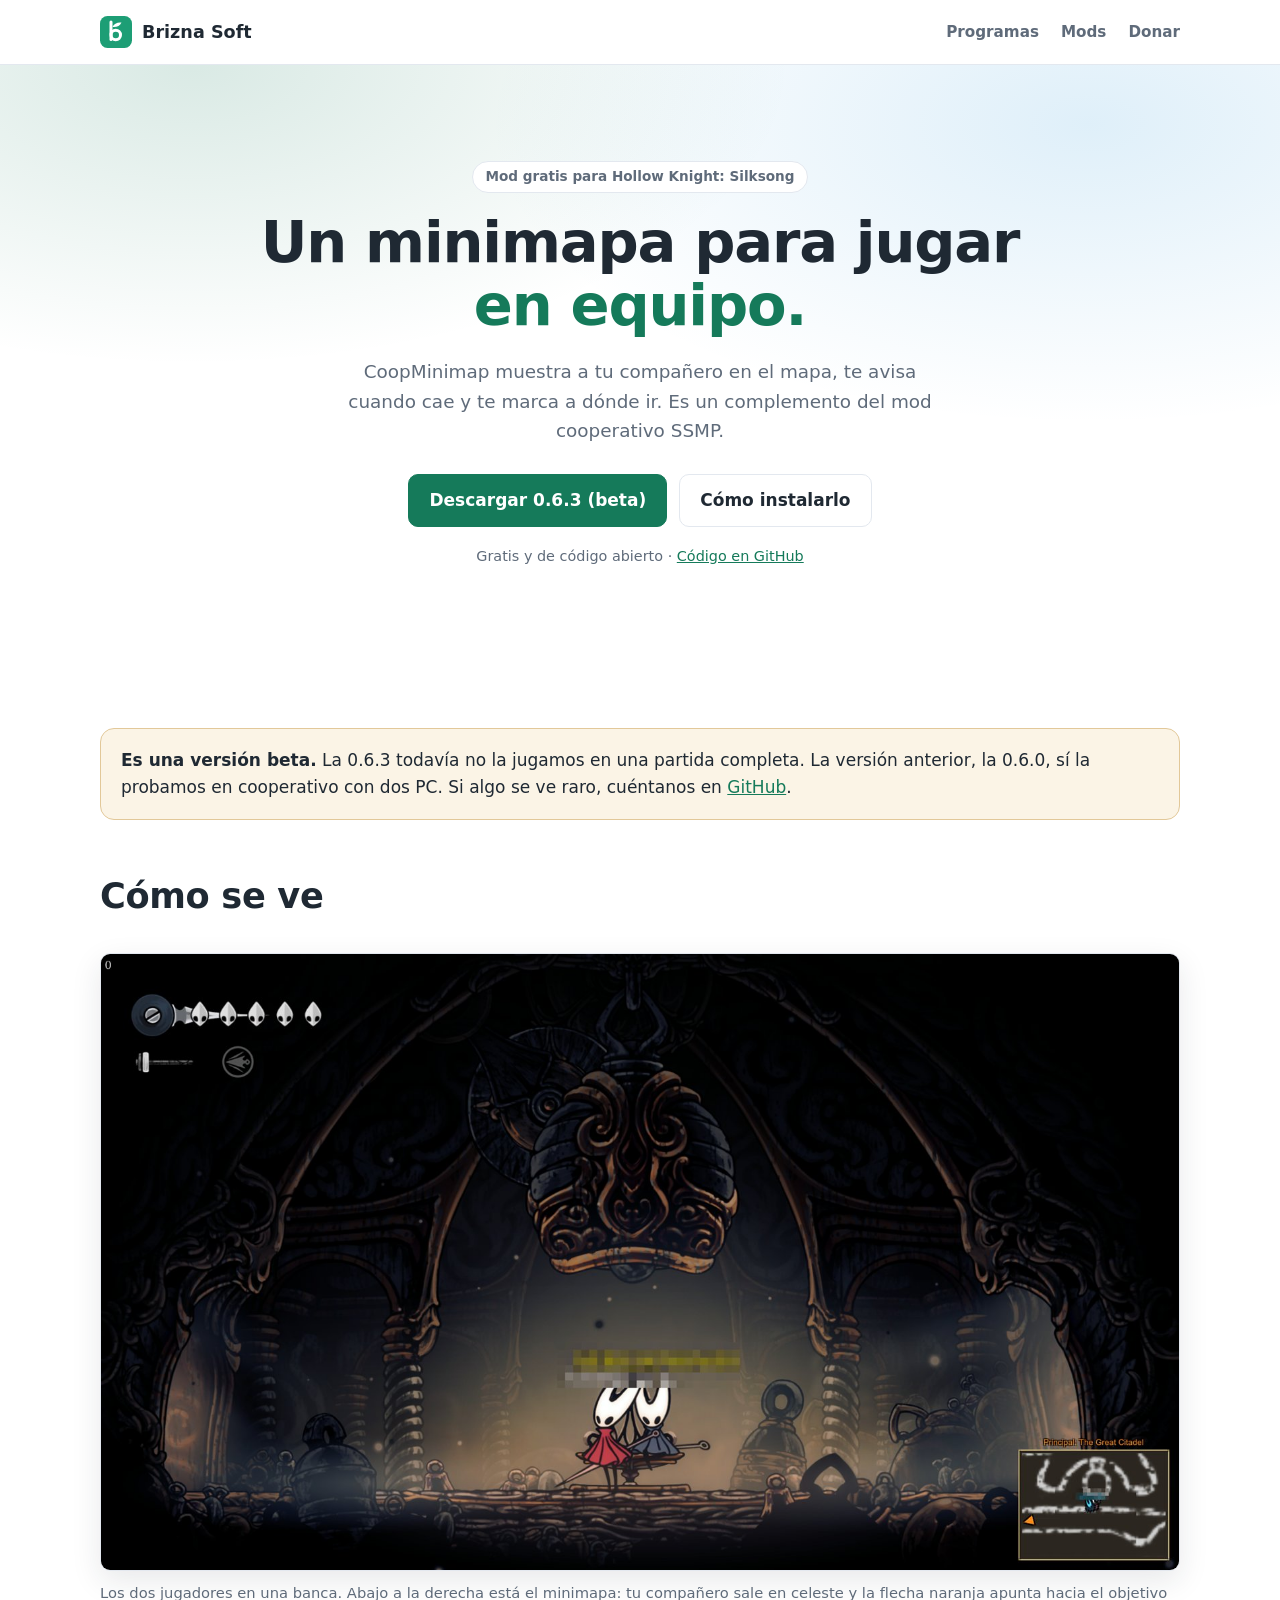
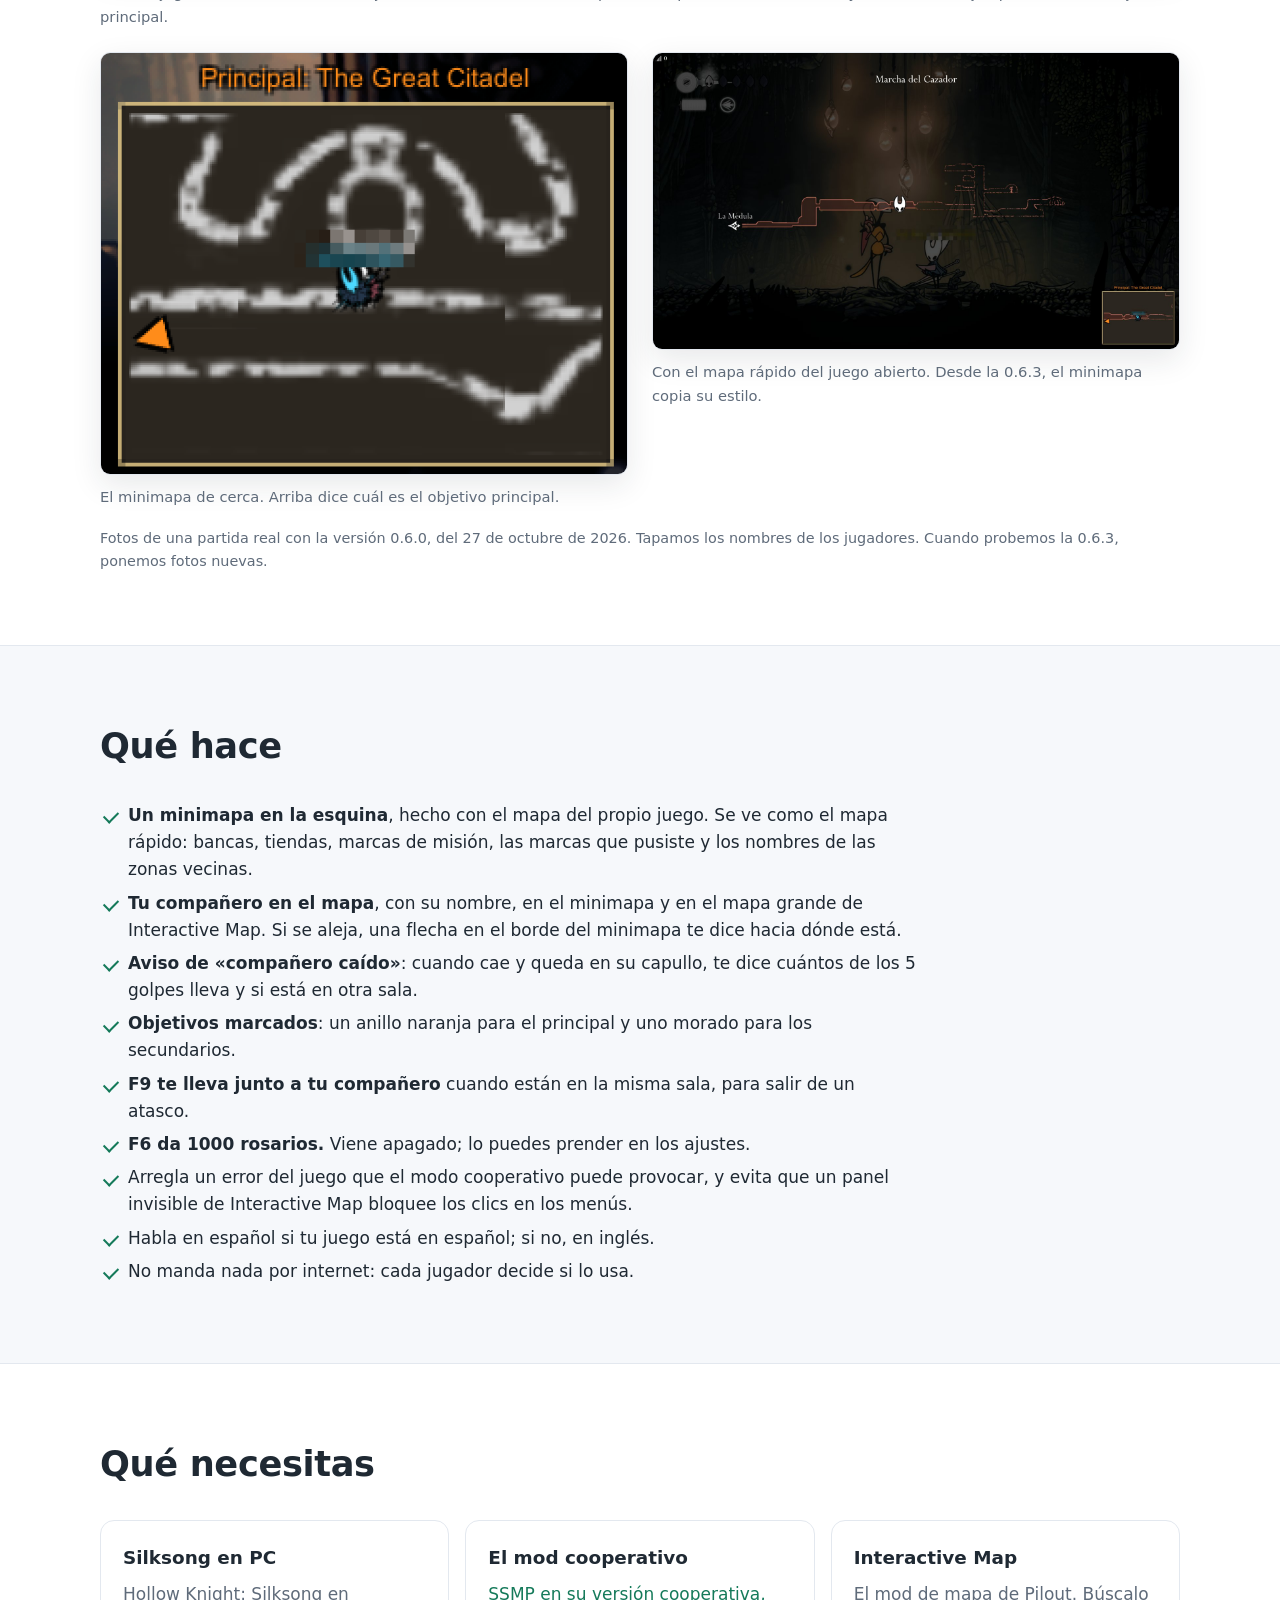
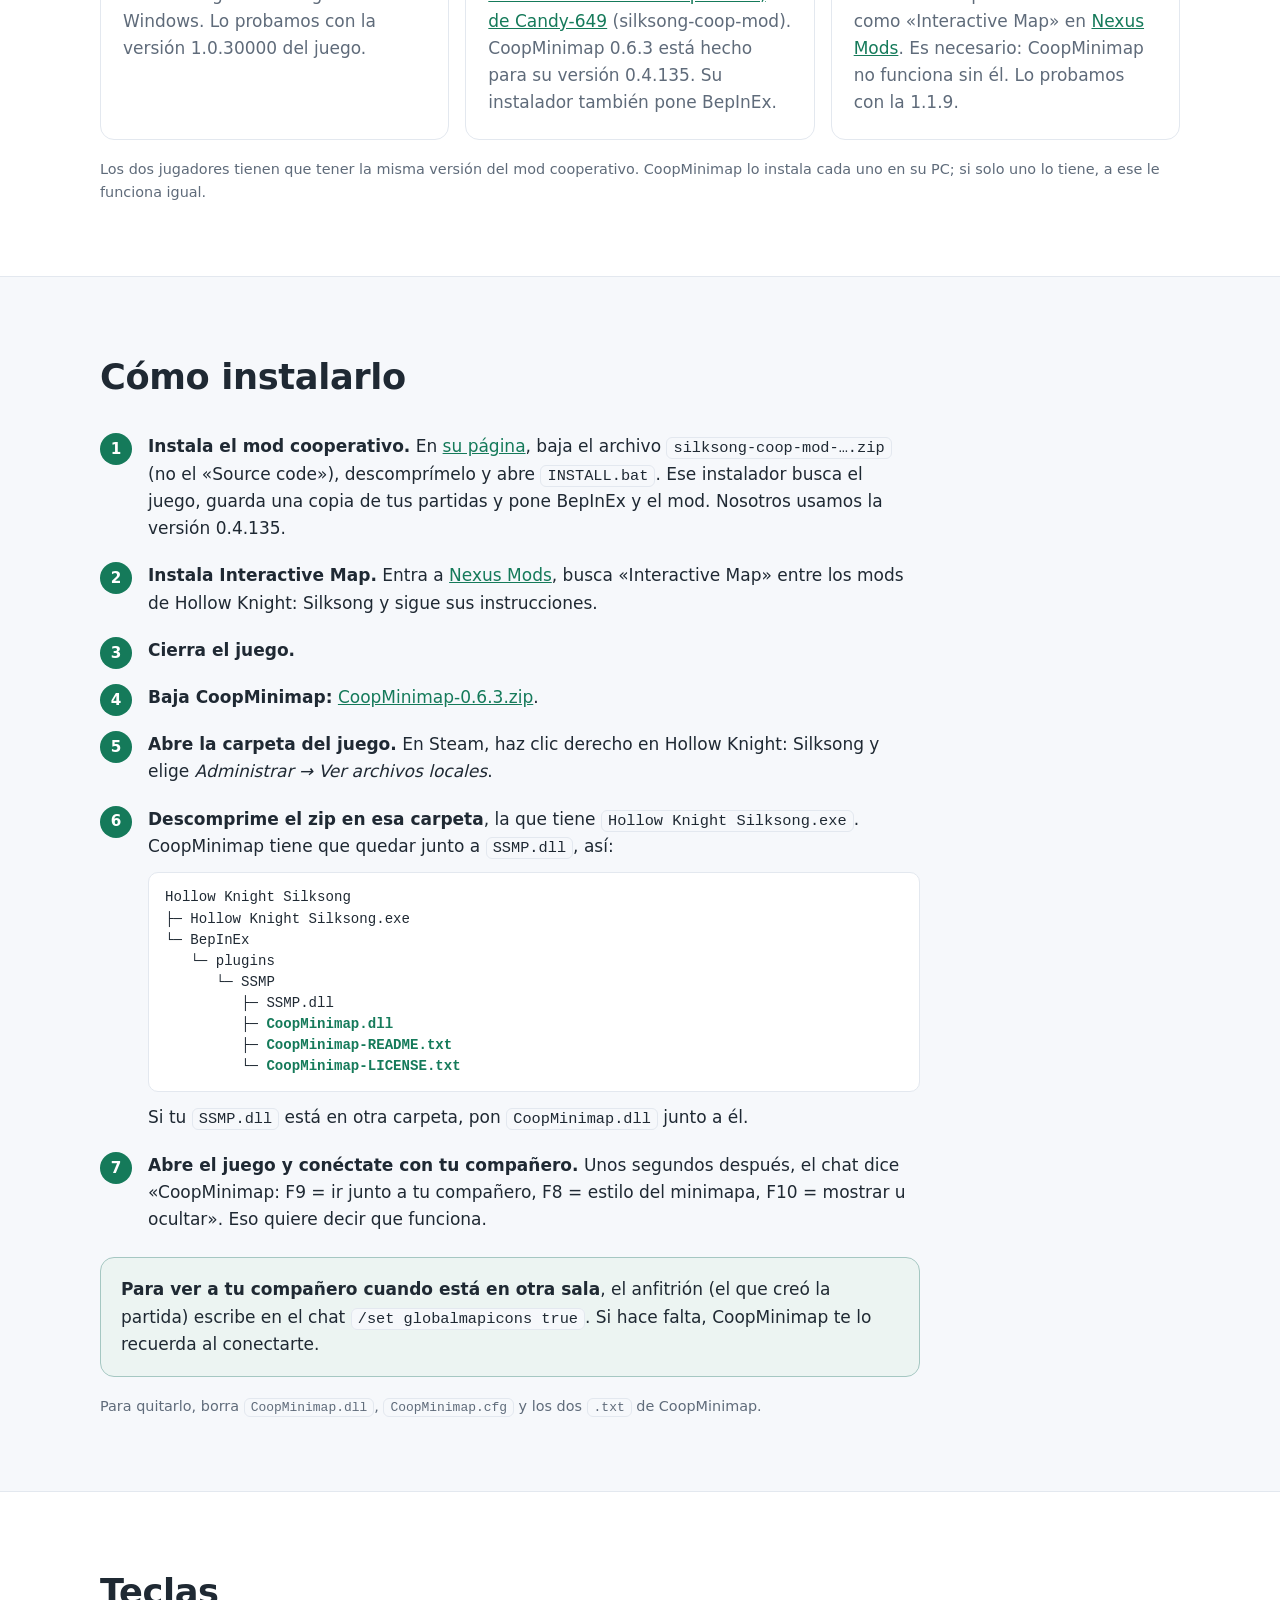
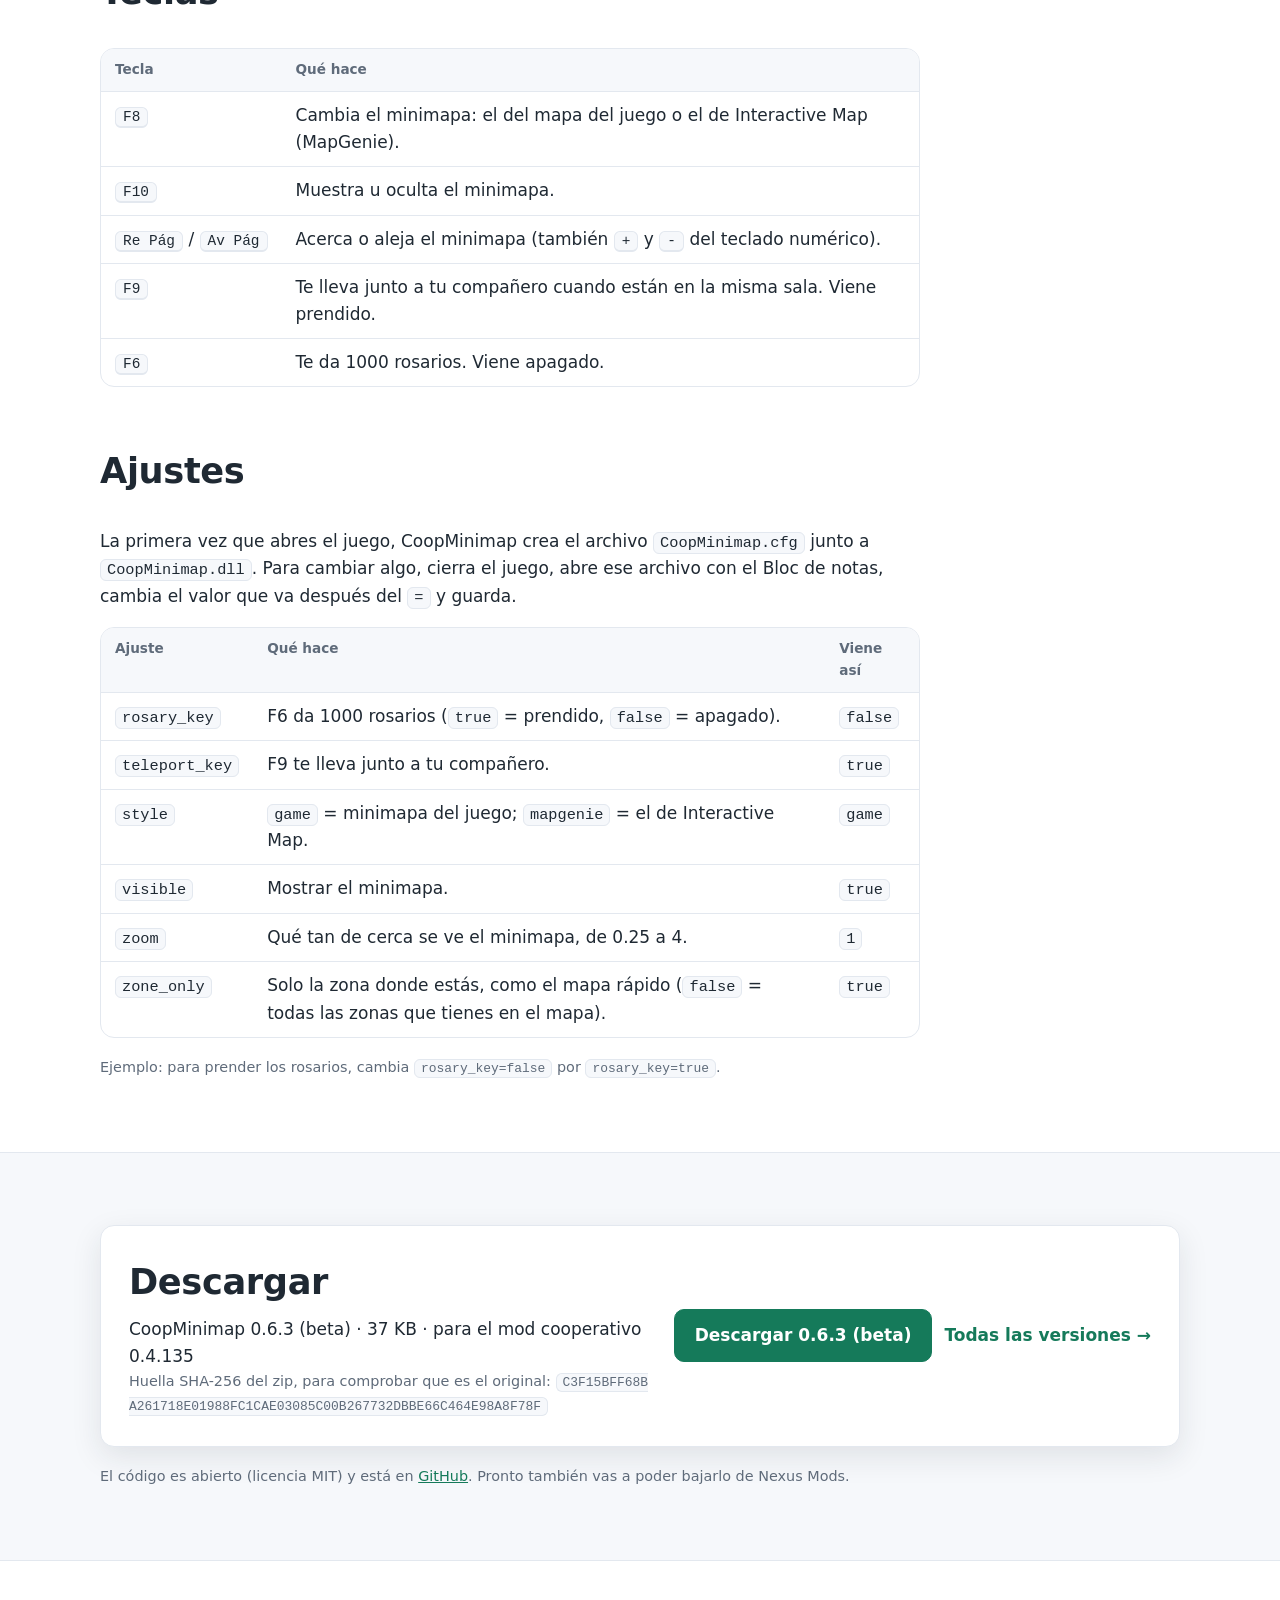
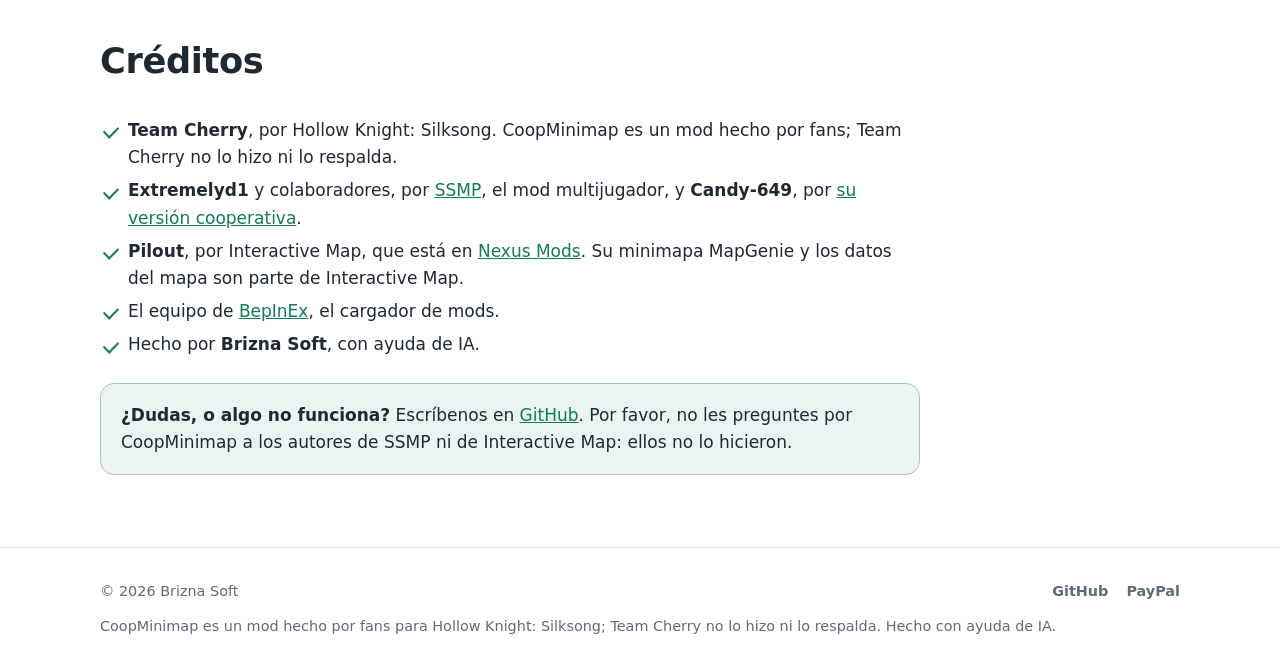
==== commit d0bd2087: "Portada más corta, más clara y con mejor contraste - Contraste: verde más oscuro en modo claro y tex" ====
--- a/mods/coopminimap/index.html
+++ b/mods/coopminimap/index.html
@@ -72,7 +72,7 @@
       height: 32px;
       border-radius: 50%;
       background: var(--verde);
-      color: #FFFFFF;
+      color: var(--sobre-verde);
       font-weight: 700;
       font-size: 0.95rem;
     }
--- a/estilos.css
+++ b/estilos.css
@@ -1,7 +1,8 @@
 /* Brizna Soft: verde del estudio, azul de HNTorrent, letra del sistema (carga rápido, sin fuentes externas) */
 :root {
-  --verde: #1D9E75;
-  --verde-oscuro: #157A5A;
+  --verde: #157A5A;
+  --verde-oscuro: #0F5F46;
+  --sobre-verde: #FFFFFF;
   --azul: #1A8FD6;
   --texto: #1F2933;
   --suave: #5F6B7A;
@@ -17,6 +18,7 @@
   :root {
     --verde: #2DB88A;
     --verde-oscuro: #22A07A;
+    --sobre-verde: #121417;
     --texto: #E8EAED;
     --suave: #A0A7B0;
     --borde: #2E3238;
@@ -129,8 +131,8 @@
   transition: transform 0.12s ease, box-shadow 0.12s ease;
 }
 .boton:hover { color: var(--texto); transform: translateY(-1px); box-shadow: var(--sombra); }
-.boton.principal { background: var(--verde); border-color: var(--verde); color: #FFFFFF; }
-.boton.principal:hover { background: var(--verde-oscuro); color: #FFFFFF; }
+.boton.principal { background: var(--verde); border-color: var(--verde); color: var(--sobre-verde); }
+.boton.principal:hover { background: var(--verde-oscuro); color: var(--sobre-verde); }
 .boton.paypal { background: #FFC439; border-color: #FFC439; color: #111111; }
 .boton.paypal:hover { color: #111111; }
 .enlace { align-self: center; font-weight: 600; text-decoration: none; }
@@ -243,6 +245,61 @@
 }
 .guia p, .guia .lista { max-width: 52em; }
 
+/* Página de un programa (programas/<nombre>/) */
+.icono-programa { display: block; margin: 0 auto 18px; border-radius: 18px; }
+.estrecho > * { max-width: 820px; }
+.captura-programa { margin: 0; }
+.captura-programa img {
+  display: block;
+  width: 100%;
+  height: auto;
+  border-radius: 10px;
+  border: 1px solid var(--borde);
+  box-shadow: var(--sombra);
+}
+.captura-programa figcaption { margin-top: 10px; color: var(--suave); font-size: 0.92rem; }
+.pasos { counter-reset: paso; list-style: none; margin: 0; padding: 0; }
+.pasos > li { counter-increment: paso; position: relative; margin: 0 0 20px; padding-left: 48px; }
+.pasos > li::before {
+  content: counter(paso);
+  position: absolute;
+  left: 0;
+  top: 0;
+  display: grid;
+  place-items: center;
+  width: 32px;
+  height: 32px;
+  border-radius: 50%;
+  background: var(--verde);
+  color: var(--sobre-verde);
+  font-weight: 700;
+  font-size: 0.95rem;
+}
+
+/* Publicaciones (las escribe el panel; ver .github/publicaciones) */
+.publicaciones { display: grid; grid-template-columns: repeat(3, minmax(0, 1fr)); gap: 20px; }
+.publicacion {
+  display: flex;
+  flex-direction: column;
+  overflow: hidden;
+  border: 1px solid var(--borde);
+  border-radius: var(--radio);
+  background: var(--fondo);
+}
+.publicacion img {
+  display: block;
+  width: 100%;
+  height: auto;
+  aspect-ratio: 16 / 9;
+  object-fit: cover;
+  border-bottom: 1px solid var(--borde);
+}
+.publicacion-texto { display: flex; flex: 1; flex-direction: column; padding: 18px 20px 20px; }
+.publicacion-texto h3 { margin: 6px 0 8px; font-size: 1.2rem; }
+.publicacion-texto p { margin: 0 0 16px; color: var(--suave); }
+.publicacion-texto .version { margin: 0; }
+.publicacion-texto .boton { align-self: flex-start; margin-top: auto; }
+
 /* Donar */
 .donar {
   display: flex;
@@ -255,6 +312,7 @@
   border: 1px solid color-mix(in srgb, var(--verde) 30%, var(--borde));
 }
 .donar h2 { margin-bottom: 8px; }
+.donar .botones { margin-top: 0; flex-shrink: 0; }
 .donar p { margin: 0; color: var(--suave); max-width: 36em; }
 
 /* Pie */
@@ -267,13 +325,13 @@
 .creditos { margin-top: 12px !important; }
 
 @media (max-width: 960px) {
-  .promesa, .recomendados { grid-template-columns: repeat(2, minmax(0, 1fr)); }
+  .promesa, .recomendados, .publicaciones { grid-template-columns: repeat(2, minmax(0, 1fr)); }
 }
 
 /* Celular */
 @media (max-width: 760px) {
   body { font-size: 16px; }
-  .promesa, .recomendados { grid-template-columns: 1fr; }
+  .promesa, .recomendados, .publicaciones { grid-template-columns: 1fr; }
   .opina { flex-direction: column; align-items: flex-start; }
   .menu { gap: 14px; }
   .menu a { font-size: 0.9rem; }
@@ -282,6 +340,7 @@
   .seccion { padding: 52px 0; }
   .programa { grid-template-columns: 1fr; padding: 20px; gap: 24px; }
   .guia { padding: 20px; }
+  .pasos > li { padding-left: 42px; }
   .donar { flex-direction: column; align-items: flex-start; padding: 24px; }
   .botones .boton { flex: 1 1 auto; justify-content: center; }
 }
@@ -295,3 +354,56 @@
   html { scroll-behavior: auto; }
   .boton { transition: none; }
 }
+
+/* Aviso de Windows y palabras explicadas */
+.aviso-windows {
+  margin: -12px 0 28px;
+  padding: 16px 20px;
+  max-width: 52em;
+  border: 1px solid color-mix(in srgb, var(--verde) 30%, var(--borde));
+  border-left: 5px solid var(--verde);
+  border-radius: 10px;
+  background: color-mix(in srgb, var(--verde) 10%, var(--fondo));
+}
+.aviso-windows p { margin: 0; }
+.aviso-windows p + p { margin-top: 8px; color: var(--suave); font-size: 0.95rem; }
+.glosario {
+  margin-top: 28px;
+  padding: 16px 20px;
+  border: 1px solid var(--borde);
+  border-radius: var(--radio);
+  background: var(--fondo);
+}
+.glosario summary { cursor: pointer; font-weight: 700; font-size: 1.05rem; }
+.glosario dl { margin: 16px 0 0; display: grid; gap: 14px; }
+.glosario dt { font-weight: 700; }
+.glosario dd { margin: 2px 0 0; color: var(--suave); }
+
+/* Portada corta: tarjetas chicas de programas y mods */
+.rejilla { display: grid; grid-template-columns: repeat(auto-fill, minmax(300px, 1fr)); gap: 20px; }
+.mini {
+  display: flex;
+  flex-direction: column;
+  padding: 22px;
+  border: 1px solid var(--borde);
+  border-radius: var(--radio);
+  background: var(--fondo);
+  box-shadow: var(--sombra);
+}
+.mini-titulo { display: flex; align-items: center; gap: 14px; margin-bottom: 12px; }
+.mini-titulo img { border-radius: 12px; flex: none; }
+.mini h3 { font-size: 1.25rem; }
+.mini > p { margin: 0 0 4px; }
+.mini .botones { margin-top: auto; padding-top: 18px; gap: 10px; }
+.mini .botones .boton { padding: 10px 16px; }
+.mini .mas { margin-top: 14px; }
+.mini .mas summary { cursor: pointer; font-weight: 700; }
+.mini .mas .lista { margin-top: 12px; }
+.mision { margin-top: 36px; }
+.mision h3 { margin-bottom: 8px; }
+.mision p { max-width: 46em; font-size: 1.05rem; }
+.glosario .recomendados { margin-top: 16px; }
+.mas-recomendados { margin-top: 16px; }
+@media (max-width: 760px) {
+  .rejilla { grid-template-columns: 1fr; }
+}
